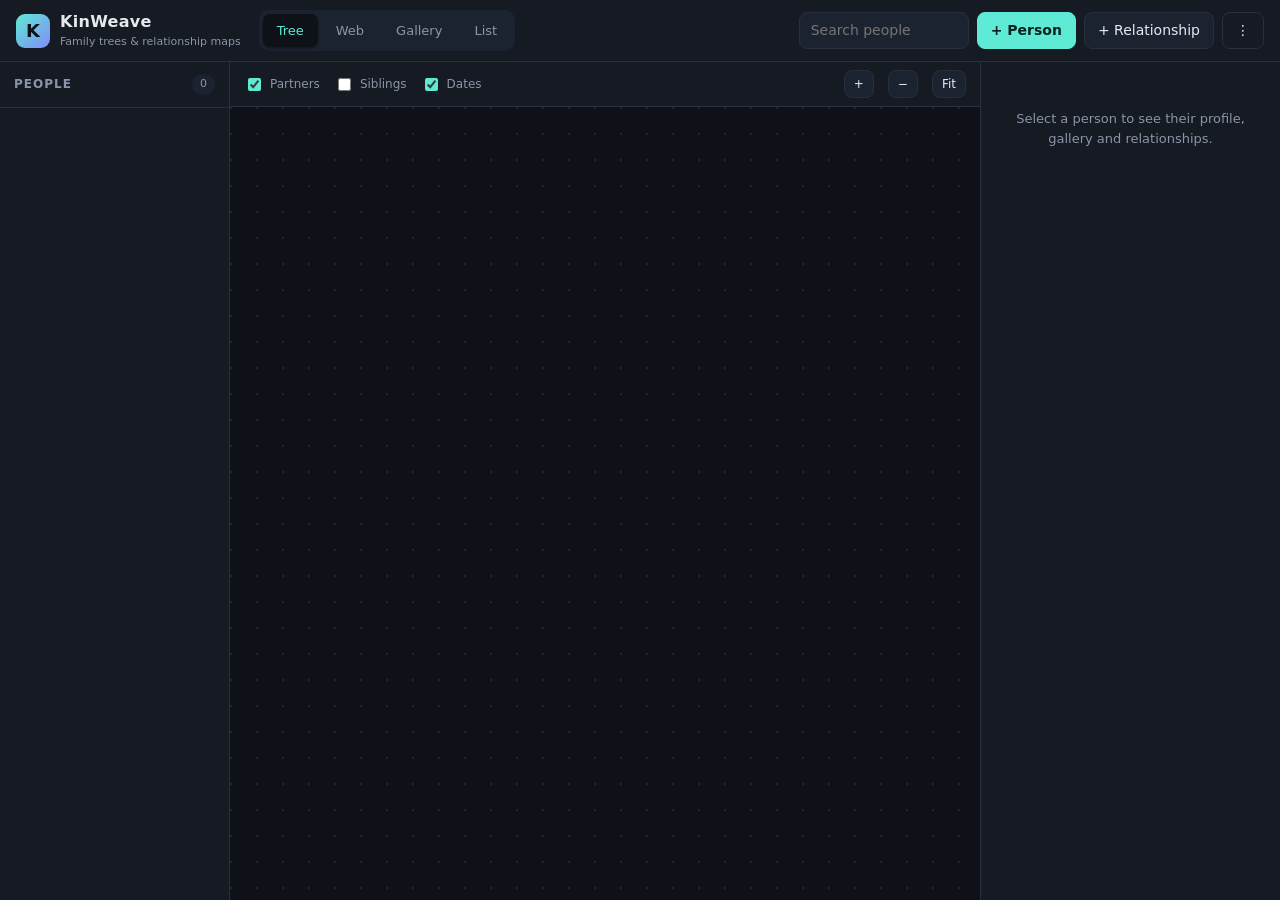
==== index.html @ 623a504f "Add files via upload" ====
<!DOCTYPE html>
<html lang="en">
<head>
<meta charset="utf-8">
<meta name="viewport" content="width=device-width, initial-scale=1, viewport-fit=cover, user-scalable=no">
<title>KinWeave &mdash; Family Tree &amp; Relationship Mapper</title>

<link rel="manifest" href="manifest.webmanifest">
<meta name="theme-color" content="#0e1117">
<meta name="mobile-web-app-capable" content="yes">
<meta name="apple-mobile-web-app-capable" content="yes">
<meta name="apple-mobile-web-app-status-bar-style" content="black-translucent">
<meta name="apple-mobile-web-app-title" content="KinWeave">
<link rel="apple-touch-icon" href="icon-192.png">
<link rel="icon" href="icon.svg" type="image/svg+xml">

<link rel="stylesheet" href="styles.css">
</head>
<body>

<header class="topbar">
  <button class="icon-btn drawer-btn" id="btnDrawerPeople" aria-label="People list">&#9776;</button>

  <div class="brand">
    <span class="brand-mark">K</span>
    <div class="brand-text">
      <h1>KinWeave</h1>
      <p>Family trees &amp; relationship maps</p>
    </div>
  </div>

  <nav class="tabs" id="viewTabs">
    <button class="tab active" data-view="tree"><span class="ti">&#9696;</span><span class="tl">Tree</span></button>
    <button class="tab" data-view="web"><span class="ti">&#9735;</span><span class="tl">Web</span></button>
    <button class="tab" data-view="gallery"><span class="ti">&#9635;</span><span class="tl">Gallery</span></button>
    <button class="tab" data-view="directory"><span class="ti">&#9776;</span><span class="tl">List</span></button>
  </nav>

  <div class="topbar-actions">
    <input type="search" id="searchBox" placeholder="Search people">
    <button class="btn primary" id="btnAddPerson"><span class="wide-only">+ Person</span><span class="narrow-only">+</span></button>
    <button class="btn" id="btnAddLink"><span class="wide-only">+ Relationship</span><span class="narrow-only">&#8651;</span></button>
    <button class="icon-btn drawer-btn" id="btnDrawerDetail" aria-label="Profile panel">&#9432;</button>
    <div class="menu-wrap">
      <button class="btn ghost" id="btnMenu" aria-label="Menu">&#8942;</button>
      <div class="menu" id="dataMenu" hidden>
        <button id="btnInstall" hidden>&#11015; Install app</button>
        <button id="btnExport">Export JSON</button>
        <button id="btnImport">Import JSON</button>
        <button id="btnSample">Load sample data</button>
        <button id="btnClear" class="danger">Clear all data</button>
      </div>
    </div>
    <input type="file" id="importFile" accept="application/json" hidden>
  </div>
</header>

<div class="drawer-scrim" id="drawerScrim" hidden></div>

<main class="layout">

  <aside class="sidebar" id="sidebar">
    <div class="sidebar-head">
      <h2>People</h2>
      <span class="count" id="peopleCount">0</span>
      <button class="icon-btn drawer-close" data-drawer-close="sidebar">&times;</button>
    </div>
    <ul class="people-list" id="peopleList"></ul>
  </aside>

  <section class="stage">

    <!-- TREE VIEW -->
    <div class="view" id="view-tree">
      <div class="stage-toolbar">
        <label class="chk"><input type="checkbox" id="treeShowSpouse" checked> Partners</label>
        <label class="chk"><input type="checkbox" id="treeShowSibling"> Siblings</label>
        <label class="chk"><input type="checkbox" id="treeShowDates" checked> Dates</label>
        <span class="spacer"></span>
        <button class="btn tiny" data-zoom="tree" data-dir="in">+</button>
        <button class="btn tiny" data-zoom="tree" data-dir="out">&minus;</button>
        <button class="btn tiny" data-zoom="tree" data-dir="fit">Fit</button>
      </div>
      <svg id="treeSvg" class="canvas"></svg>
      <p class="empty-hint" id="treeEmpty" hidden>No parent &rarr; child relationships yet. Add people, then link them with a <strong>Parent &rarr; Child</strong> relationship.</p>
    </div>

    <!-- WEB VIEW -->
    <div class="view" id="view-web" hidden>
      <div class="stage-toolbar wrap">
        <div class="type-filters" id="typeFilters"></div>
        <span class="spacer"></span>
        <button class="btn tiny" id="btnReheat">Re-layout</button>
        <button class="btn tiny" data-zoom="web" data-dir="in">+</button>
        <button class="btn tiny" data-zoom="web" data-dir="out">&minus;</button>
        <button class="btn tiny" data-zoom="web" data-dir="fit">Fit</button>
      </div>
      <svg id="webSvg" class="canvas"></svg>
    </div>

    <!-- GALLERY VIEW -->
    <div class="view" id="view-gallery" hidden>
      <div class="stage-toolbar">
        <span class="muted" id="galleryStats"></span>
      </div>
      <div class="gallery-grid" id="galleryGrid"></div>
    </div>

    <!-- DIRECTORY VIEW -->
    <div class="view" id="view-directory" hidden>
      <div class="table-wrap">
        <table class="dir-table">
          <thead>
            <tr>
              <th data-sort="name">Name</th>
              <th data-sort="gender">Gender</th>
              <th data-sort="birth">Born</th>
              <th data-sort="death">Died</th>
              <th data-sort="occupation">Role</th>
              <th data-sort="links">Links</th>
              <th data-sort="photos">Pics</th>
              <th></th>
            </tr>
          </thead>
          <tbody id="dirBody"></tbody>
        </table>
      </div>
    </div>

  </section>

  <aside class="detail" id="detailPanel">
    <button class="icon-btn drawer-close detail-close" data-drawer-close="detailPanel">&times;</button>
    <div class="detail-empty" id="detailEmpty">
      <p>Select a person to see their profile, gallery and relationships.</p>
    </div>
    <div id="detailBody" hidden></div>
  </aside>

</main>

<!-- PERSON MODAL -->
<div class="modal-backdrop" id="personModal" hidden>
  <div class="modal">
    <header>
      <h3 id="personModalTitle">Add person</h3>
      <button class="icon-btn" data-close="personModal">&times;</button>
    </header>
    <div class="modal-body">
      <div class="grid2">
        <label>Full name<input id="pName" type="text" placeholder="e.g. Mara Vendrell"></label>
        <label>Nickname / title<input id="pNick" type="text" placeholder="e.g. The Elder"></label>
        <label>Gender
          <select id="pGender">
            <option value="unspecified">Unspecified</option>
            <option value="female">Female</option>
            <option value="male">Male</option>
            <option value="nonbinary">Non-binary</option>
            <option value="other">Other</option>
          </select>
        </label>
        <label>Role / occupation<input id="pOccupation" type="text" placeholder="e.g. Blacksmith"></label>
        <label>Born<input id="pBirth" type="text" placeholder="Year or free text"></label>
        <label>Died<input id="pDeath" type="text" placeholder="blank if living"></label>
      </div>
      <label>Notes / bio<textarea id="pBio" rows="4" placeholder="Anything worth remembering"></textarea></label>

      <div class="photo-block">
        <div class="photo-block-head">
          <strong>Gallery</strong>
          <label class="btn tiny">
            + Add photos
            <input type="file" id="pPhotos" accept="image/*" multiple hidden>
          </label>
        </div>
        <p class="muted small">Images are downscaled to 640px before saving. Tap a photo to set it as the avatar.</p>
        <div class="photo-strip" id="photoStrip"></div>
      </div>
    </div>
    <footer>
      <button class="btn danger ghost" id="btnDeletePerson">Delete</button>
      <span class="spacer"></span>
      <button class="btn ghost" data-close="personModal">Cancel</button>
      <button class="btn primary" id="btnSavePerson">Save</button>
    </footer>
  </div>
</div>

<!-- LINK MODAL -->
<div class="modal-backdrop" id="linkModal" hidden>
  <div class="modal narrow">
    <header>
      <h3>Add relationship</h3>
      <button class="icon-btn" data-close="linkModal">&times;</button>
    </header>
    <div class="modal-body">
      <label>Type<select id="lType"></select></label>
      <p class="muted small" id="lHint"></p>
      <label><span id="lFromLabel">From</span><select id="lFrom"></select></label>
      <label><span id="lToLabel">To</span><select id="lTo"></select></label>
      <label>Note (optional)<input id="lNote" type="text" placeholder="e.g. estranged since year 12"></label>
    </div>
    <footer>
      <span class="spacer"></span>
      <button class="btn ghost" data-close="linkModal">Cancel</button>
      <button class="btn primary" id="btnSaveLink">Add</button>
    </footer>
  </div>
</div>

<!-- LIGHTBOX -->
<div class="lightbox" id="lightbox" hidden>
  <button class="lb-close" id="lbClose">&times;</button>
  <button class="lb-nav prev" id="lbPrev">&#8249;</button>
  <img id="lbImg" alt="">
  <button class="lb-nav next" id="lbNext">&#8250;</button>
  <div class="lb-caption" id="lbCaption"></div>
</div>

<div class="toast" id="toast" hidden></div>

<script src="app.js"></script>
<script src="mobile.js"></script>
</body>
</html>
---- styles.css ----
:root{
  --bg:#0e1117;
  --bg2:#151a23;
  --bg3:#1c2330;
  --line:#28303d;
  --txt:#e6e9ef;
  --muted:#8b95a7;
  --accent:#5eead4;
  --accent2:#818cf8;
  --danger:#f87171;
  --radius:10px;
  --topbar-h:62px;
  --bottomnav-h:0px;
}

*{box-sizing:border-box;-webkit-tap-highlight-color:transparent}
html,body{height:100%}
body{
  margin:0;
  background:var(--bg);
  color:var(--txt);
  font:14px/1.5 "Segoe UI",system-ui,-apple-system,sans-serif;
  overflow:hidden;
  overscroll-behavior:none;
}
h1,h2,h3{margin:0;font-weight:600}
button{font:inherit;cursor:pointer}
input,select,textarea{font:inherit}

.wide-only{display:inline}
.narrow-only{display:none}
.drawer-btn{display:none}
.drawer-close{display:none}

/* ---------- TOPBAR ---------- */
.topbar{
  display:flex;align-items:center;gap:18px;
  padding:10px 16px;
  padding-top:calc(10px + env(safe-area-inset-top));
  background:var(--bg2);
  border-bottom:1px solid var(--line);
  height:calc(var(--topbar-h) + env(safe-area-inset-top));
}
.brand{display:flex;align-items:center;gap:10px;min-width:190px}
.brand-mark{
  width:34px;height:34px;display:grid;place-items:center;
  background:linear-gradient(135deg,var(--accent),var(--accent2));
  color:#0e1117;font-size:18px;border-radius:9px;font-weight:700;
}
.brand h1{font-size:16px;letter-spacing:.3px}
.brand p{margin:0;font-size:11px;color:var(--muted)}

.tabs{display:flex;gap:4px;background:var(--bg3);padding:4px;border-radius:var(--radius)}
.tab{
  background:transparent;border:0;color:var(--muted);
  padding:7px 14px;border-radius:7px;font-size:13px;
  display:flex;align-items:center;gap:6px;
}
.tab .ti{display:none}
.tab:hover{color:var(--txt)}
.tab.active{background:var(--bg);color:var(--accent);box-shadow:0 1px 3px rgba(0,0,0,.4)}

.topbar-actions{margin-left:auto;display:flex;align-items:center;gap:8px}
#searchBox{
  background:var(--bg3);border:1px solid var(--line);color:var(--txt);
  padding:7px 11px;border-radius:8px;width:170px;outline:none;
}
#searchBox:focus{border-color:var(--accent2)}

.btn{
  background:var(--bg3);border:1px solid var(--line);color:var(--txt);
  padding:7px 13px;border-radius:8px;white-space:nowrap;
}
.btn:hover{border-color:var(--accent2)}
.btn.primary{background:var(--accent);border-color:var(--accent);color:#07231f;font-weight:600}
.btn.primary:hover{filter:brightness(1.08)}
.btn.ghost{background:transparent}
.btn.danger{color:var(--danger);border-color:#4a2626}
.btn.danger:hover{background:#2a1618}
.btn.tiny{padding:4px 9px;font-size:12px}
.icon-btn{background:none;border:0;color:var(--muted);font-size:18px;padding:2px 6px}
.icon-btn:hover{color:var(--txt)}

.menu-wrap{position:relative}
.menu{
  position:absolute;right:0;top:110%;z-index:60;
  background:var(--bg3);border:1px solid var(--line);border-radius:9px;
  padding:5px;min-width:190px;box-shadow:0 10px 30px rgba(0,0,0,.5);
}
.menu button{
  display:block;width:100%;text-align:left;background:none;border:0;
  color:var(--txt);padding:10px;border-radius:6px;font-size:13px;
}
.menu button:hover{background:var(--bg)}
.menu button.danger{color:var(--danger)}

/* ---------- LAYOUT ---------- */
.layout{
  display:grid;
  grid-template-columns:230px 1fr 300px;
  height:calc(100% - var(--topbar-h) - env(safe-area-inset-top));
}
.sidebar,.detail{background:var(--bg2);overflow-y:auto;-webkit-overflow-scrolling:touch}
.sidebar{border-right:1px solid var(--line)}
.detail{border-left:1px solid var(--line);padding:14px;position:relative}
.stage{position:relative;overflow:hidden;display:flex;flex-direction:column;min-width:0}

.sidebar-head{
  display:flex;align-items:center;gap:8px;
  padding:12px 14px;border-bottom:1px solid var(--line);
  position:sticky;top:0;background:var(--bg2);z-index:5;
}
.sidebar-head h2{font-size:12px;text-transform:uppercase;letter-spacing:1px;color:var(--muted);flex:1}
.count{background:var(--bg3);padding:2px 8px;border-radius:20px;font-size:11px;color:var(--muted)}

.people-list{list-style:none;margin:0;padding:6px}
.people-list li{
  display:flex;align-items:center;gap:9px;
  padding:9px;border-radius:8px;cursor:pointer;
}
.people-list li:hover{background:var(--bg3)}
.people-list li.sel{background:var(--bg3);box-shadow:inset 2px 0 0 var(--accent)}
.people-list li.dim{opacity:.3}
.pl-name{font-size:13px;overflow:hidden;text-overflow:ellipsis;white-space:nowrap}
.pl-sub{font-size:11px;color:var(--muted)}

.avatar{
  width:30px;height:30px;border-radius:50%;flex:none;
  background:var(--bg);display:grid;place-items:center;
  font-size:11px;font-weight:700;color:#0e1117;overflow:hidden;
}
.avatar img{width:100%;height:100%;object-fit:cover}

/* ---------- DRAWER SCRIM ---------- */
.drawer-scrim{
  position:fixed;inset:0;z-index:40;
  background:rgba(5,8,13,.6);backdrop-filter:blur(2px);
}
.drawer-scrim[hidden]{display:none}

/* ---------- STAGE ---------- */
.view{flex:1;display:flex;flex-direction:column;min-height:0}
.view[hidden]{display:none}
.stage-toolbar{
  display:flex;align-items:center;gap:14px;
  padding:8px 14px;border-bottom:1px solid var(--line);
  background:var(--bg2);flex:none;
  overflow-x:auto;scrollbar-width:thin;
}
.stage-toolbar.wrap{flex-wrap:wrap;overflow-x:visible}
.spacer{flex:1;min-width:8px}
.chk{display:flex;align-items:center;gap:6px;font-size:12px;color:var(--muted);cursor:pointer;white-space:nowrap}
.chk input{accent-color:var(--accent)}
.muted{color:var(--muted)}
.small{font-size:12px}

.canvas{
  flex:1;width:100%;display:block;cursor:grab;
  touch-action:none;
  background:radial-gradient(circle at 1px 1px, #1f2735 1px, transparent 0) 0 0/26px 26px;
}
.canvas.dragging{cursor:grabbing}

.empty-hint{
  position:absolute;top:50%;left:50%;transform:translate(-50%,-50%);
  color:var(--muted);text-align:center;max-width:340px;font-size:13px;padding:0 20px;
}

.type-filters{display:flex;flex-wrap:wrap;gap:6px}
.tf{
  display:flex;align-items:center;gap:6px;
  background:var(--bg3);border:1px solid var(--line);
  padding:4px 10px;border-radius:20px;font-size:12px;color:var(--muted);
}
.tf.on{color:var(--txt)}
.tf .dot{width:9px;height:9px;border-radius:50%;flex:none}
.tf.off .dot{opacity:.25}

/* ---------- GALLERY ---------- */
.gallery-grid{
  flex:1;overflow-y:auto;padding:16px;
  display:grid;gap:14px;
  grid-template-columns:repeat(auto-fill,minmax(180px,1fr));
  align-content:start;
}
.gcard{
  background:var(--bg2);border:1px solid var(--line);border-radius:var(--radius);
  overflow:hidden;cursor:pointer;transition:transform .12s,border-color .12s;
}
.gcard:hover{transform:translateY(-2px);border-color:var(--accent2)}
.gcard-img{aspect-ratio:1;background:var(--bg3);position:relative}
.gcard-img img{width:100%;height:100%;object-fit:cover;display:block}
.gcard-img .ph{width:100%;height:100%;display:grid;place-items:center;color:var(--muted);font-size:30px}
.gcard-badge{
  position:absolute;right:7px;bottom:7px;
  background:rgba(0,0,0,.72);padding:2px 8px;border-radius:20px;font-size:11px;
}
.gcard-body{padding:9px 11px}
.gcard-body strong{display:block;font-size:13px}
.gcard-body span{font-size:11px;color:var(--muted)}

/* ---------- DIRECTORY ---------- */
.table-wrap{flex:1;overflow:auto;-webkit-overflow-scrolling:touch}
.dir-table{width:100%;border-collapse:collapse;font-size:13px;min-width:560px}
.dir-table th,.dir-table td{padding:10px 12px;text-align:left;border-bottom:1px solid var(--line)}
.dir-table th{
  position:sticky;top:0;background:var(--bg2);color:var(--muted);
  font-size:11px;text-transform:uppercase;letter-spacing:.6px;cursor:pointer;z-index:3;
  white-space:nowrap;
}
.dir-table th:hover{color:var(--txt)}
.dir-table tbody tr:hover{background:var(--bg2)}

/* ---------- DETAIL ---------- */
.detail-empty{color:var(--muted);font-size:13px;padding:20px 4px;text-align:center}
.detail-close{position:absolute;top:8px;right:10px;font-size:24px;z-index:6}
.d-head{display:flex;gap:12px;align-items:center;margin-bottom:12px}
.d-head .avatar{width:52px;height:52px;font-size:17px}
.d-head h3{font-size:16px}
.d-head .sub{font-size:12px;color:var(--muted)}
.d-actions{display:flex;gap:6px;margin-bottom:14px;flex-wrap:wrap}
.d-section{margin-bottom:16px}
.d-section h4{
  font-size:11px;text-transform:uppercase;letter-spacing:.8px;
  color:var(--muted);margin:0 0 7px;
}
.d-facts{display:grid;grid-template-columns:auto 1fr;gap:4px 10px;font-size:12.5px}
.d-facts dt{color:var(--muted)}
.d-facts dd{margin:0}
.d-bio{font-size:12.5px;white-space:pre-wrap;color:#cfd5e0}
.rel-group{margin-bottom:9px}
.rel-label{display:flex;align-items:center;gap:6px;font-size:11.5px;color:var(--muted);margin-bottom:3px}
.rel-label .dot{width:8px;height:8px;border-radius:50%}
.rel-item{
  display:flex;align-items:center;justify-content:space-between;gap:6px;
  padding:6px 7px;border-radius:6px;font-size:12.5px;
}
.rel-item:hover{background:var(--bg3)}
.rel-item .nm{cursor:pointer}
.rel-item .nm:hover{color:var(--accent)}
.rel-item .note{color:var(--muted);font-size:11px}
.rel-item .x{background:none;border:0;color:var(--muted);font-size:16px;padding:0 6px}
.rel-item .x:hover{color:var(--danger)}
.d-photos{display:grid;grid-template-columns:repeat(3,1fr);gap:5px}
.d-photos img{width:100%;aspect-ratio:1;object-fit:cover;border-radius:6px;cursor:pointer}

/* ---------- MODALS ---------- */
.modal-backdrop{
  position:fixed;inset:0;z-index:100;
  background:rgba(5,8,13,.72);backdrop-filter:blur(3px);
  display:grid;place-items:center;padding:20px;
}
.modal-backdrop[hidden]{display:none}
.modal{
  background:var(--bg2);border:1px solid var(--line);border-radius:14px;
  width:min(620px,100%);max-height:88vh;display:flex;flex-direction:column;
  box-shadow:0 24px 70px rgba(0,0,0,.6);
}
.modal.narrow{width:min(430px,100%)}
.modal header{
  display:flex;align-items:center;justify-content:space-between;
  padding:14px 18px;border-bottom:1px solid var(--line);flex:none;
}
.modal header h3{font-size:15px}
.modal-body{padding:16px 18px;overflow-y:auto;-webkit-overflow-scrolling:touch}
.modal footer{
  display:flex;align-items:center;gap:8px;
  padding:12px 18px;border-top:1px solid var(--line);flex:none;
}
.modal label{display:block;margin-bottom:12px;font-size:12px;color:var(--muted)}
.modal label input,.modal label select,.modal label textarea{
  display:block;width:100%;margin-top:4px;
  background:var(--bg);border:1px solid var(--line);color:var(--txt);
  padding:10px;border-radius:8px;outline:none;resize:vertical;font-size:16px;
}
.modal label input:focus,.modal label select:focus,.modal label textarea:focus{border-color:var(--accent2)}
.grid2{display:grid;grid-template-columns:1fr 1fr;gap:0 14px}

.photo-block{border-top:1px solid var(--line);padding-top:12px;margin-top:4px}
.photo-block-head{display:flex;align-items:center;justify-content:space-between;margin-bottom:4px}
.photo-strip{display:flex;flex-wrap:wrap;gap:8px;margin-top:10px}
.ps-item{position:relative;width:74px;height:74px;border-radius:8px;overflow:hidden;border:2px solid transparent}
.ps-item.is-avatar{border-color:var(--accent)}
.ps-item img{width:100%;height:100%;object-fit:cover;cursor:pointer;display:block}
.ps-item button{
  position:absolute;top:2px;right:2px;width:22px;height:22px;
  background:rgba(0,0,0,.72);border:0;color:#fff;border-radius:50%;
  font-size:13px;line-height:1;display:grid;place-items:center;
}
.ps-item button:hover{background:var(--danger)}

/* ---------- LIGHTBOX ---------- */
.lightbox{
  position:fixed;inset:0;z-index:200;background:rgba(3,5,9,.94);
  display:grid;place-items:center;
}
.lightbox[hidden]{display:none}
.lightbox img{max-width:92vw;max-height:76vh;border-radius:10px}
.lb-close{
  position:absolute;top:calc(16px + env(safe-area-inset-top));right:20px;
  background:none;border:0;color:#fff;font-size:32px;opacity:.75;
}
.lb-close:hover{opacity:1}
.lb-nav{
  position:absolute;top:50%;transform:translateY(-50%);
  background:rgba(255,255,255,.08);border:0;color:#fff;
  width:48px;height:48px;border-radius:50%;font-size:22px;
}
.lb-nav:hover{background:rgba(255,255,255,.18)}
.lb-nav.prev{left:16px}
.lb-nav.next{right:16px}
.lb-caption{position:absolute;bottom:calc(22px + env(safe-area-inset-bottom));color:var(--muted);font-size:13px}

/* ---------- TOAST ---------- */
.toast{
  position:fixed;left:50%;transform:translateX(-50%);
  bottom:calc(22px + var(--bottomnav-h) + env(safe-area-inset-bottom));
  background:var(--bg3);border:1px solid var(--line);
  padding:11px 18px;border-radius:24px;z-index:300;font-size:13px;
  box-shadow:0 8px 26px rgba(0,0,0,.5);max-width:88vw;text-align:center;
}
.toast[hidden]{display:none}

/* ---------- SVG NODES ---------- */
.node{cursor:pointer}
.node rect,.node circle{transition:stroke .12s}
.node:hover rect,.node:hover circle{stroke:var(--accent)}
.node.sel rect,.node.sel circle{stroke:var(--accent);stroke-width:2.5}
.node.dim{opacity:.22}
.node text{pointer-events:none;font-size:12px;fill:var(--txt)}
.node text.meta{font-size:10px;fill:var(--muted)}
.edge{fill:none;stroke-linecap:round}
.edge.dim{opacity:.07}
.edge-label{font-size:9.5px;fill:var(--muted);pointer-events:none}

/* =======================================================================
   TABLET
   ======================================================================= */
@media (max-width:1100px){
  .layout{grid-template-columns:200px 1fr}
  .detail{
    position:fixed;top:0;right:0;bottom:0;width:min(330px,88vw);
    z-index:50;transform:translateX(100%);transition:transform .22s ease;
    padding-top:calc(14px + env(safe-area-inset-top));
    box-shadow:-12px 0 36px rgba(0,0,0,.5);
  }
  .detail.open{transform:translateX(0)}
  .detail .drawer-close{display:block}
  #btnDrawerDetail{display:block}
  .brand p{display:none}
}

/* =======================================================================
   PHONE
   ======================================================================= */
@media (max-width:760px){
  :root{--topbar-h:56px;--bottomnav-h:58px}

  .wide-only{display:none}
  .narrow-only{display:inline}
  .drawer-btn{display:block;font-size:22px;padding:4px 8px}

  .topbar{gap:8px;padding-left:10px;padding-right:10px}
  .brand{min-width:0}
  .brand-text{display:none}
  .topbar-actions{gap:4px}
  #searchBox{width:0;flex:1;min-width:0;padding:8px 10px;font-size:16px}

  /* tabs become a bottom nav bar */
  .tabs{
    position:fixed;left:0;right:0;bottom:0;z-index:45;
    display:flex;gap:0;padding:0;border-radius:0;
    background:var(--bg2);border-top:1px solid var(--line);
    padding-bottom:env(safe-area-inset-bottom);
    height:calc(var(--bottomnav-h) + env(safe-area-inset-bottom));
  }
  .tab{
    flex:1;flex-direction:column;gap:2px;justify-content:center;
    border-radius:0;padding:6px 0;font-size:10.5px;
  }
  .tab .ti{display:block;font-size:17px;line-height:1}
  .tab.active{background:transparent;box-shadow:inset 0 2px 0 var(--accent)}

  .layout{
    grid-template-columns:1fr;
    height:calc(100% - var(--topbar-h) - var(--bottomnav-h)
           - env(safe-area-inset-top) - env(safe-area-inset-bottom));
  }

  .sidebar{
    position:fixed;top:0;left:0;bottom:0;width:min(290px,84vw);
    z-index:50;transform:translateX(-100%);transition:transform .22s ease;
    border-right:1px solid var(--line);
    box-shadow:12px 0 36px rgba(0,0,0,.5);
  }
  .sidebar.open{transform:translateX(0)}
  .sidebar-head{padding-top:calc(12px + env(safe-area-inset-top))}
  .sidebar .drawer-close{display:block;font-size:24px}
  .people-list li{padding:11px 9px}
  .pl-name{font-size:14px}

  .detail{width:min(330px,90vw)}

  .stage-toolbar{padding:7px 10px;gap:10px}
  .gallery-grid{
    padding:12px;gap:10px;
    grid-template-columns:repeat(auto-fill,minmax(140px,1fr));
  }

  /* full-screen modals */
  .modal-backdrop{padding:0;place-items:stretch}
  .modal,.modal.narrow{
    width:100%;max-height:100%;border-radius:0;border:0;
  }
  .modal header{padding-top:calc(14px + env(safe-area-inset-top))}
  .modal footer{padding-bottom:calc(12px + env(safe-area-inset-bottom))}
  .grid2{grid-template-columns:1fr}

  .empty-hint{font-size:14px}
  .lb-nav{width:42px;height:42px}
}

@media (max-width:380px){
  #searchBox{display:none}
}
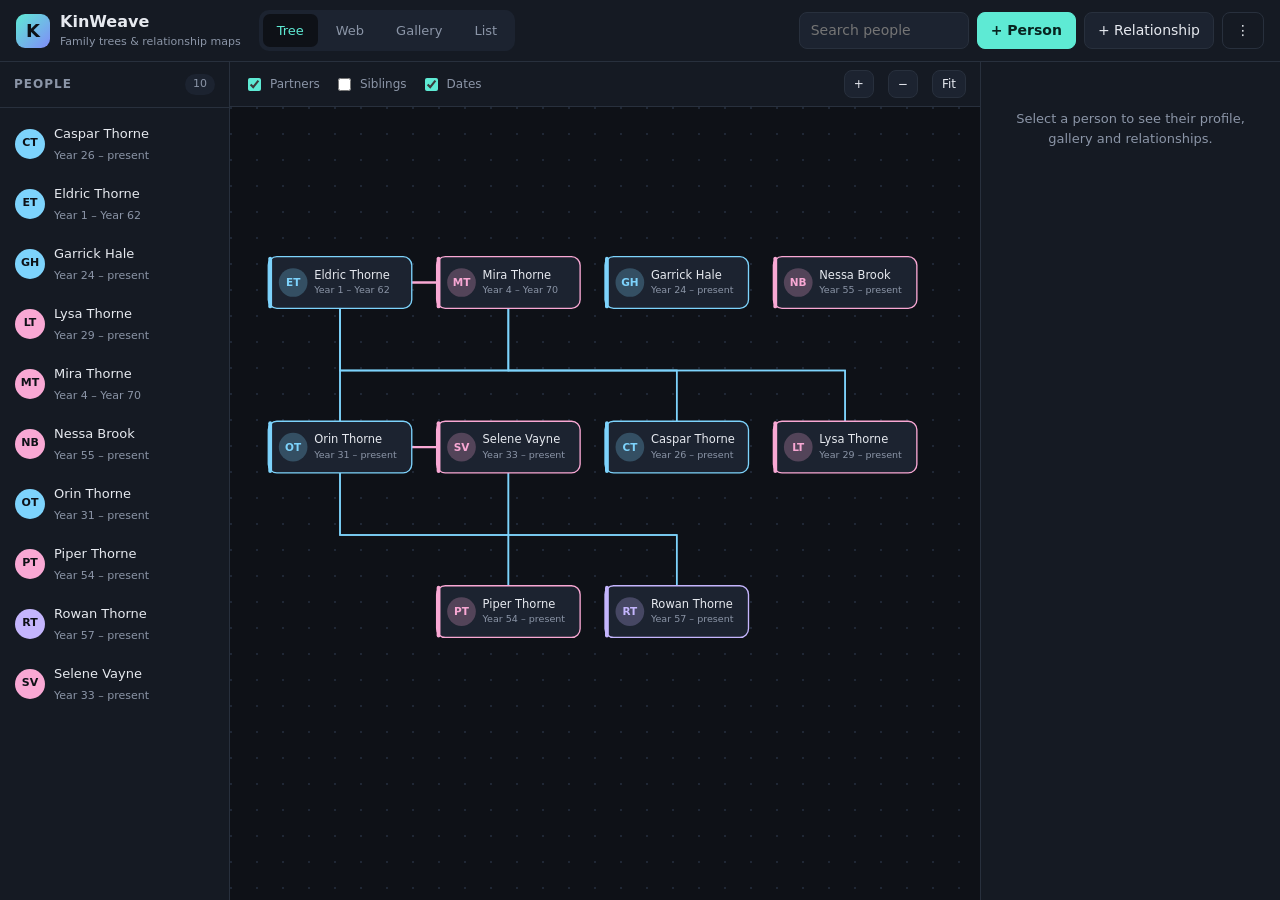
==== commit 34d4babf: "Add files via upload" ====
--- a/index.html
+++ b/index.html
@@ -3,46 +3,392 @@
 <head>
 <meta charset="utf-8">
 <meta name="viewport" content="width=device-width, initial-scale=1, viewport-fit=cover, user-scalable=no">
-<title>KinWeave &mdash; Family Tree &amp; Relationship Mapper</title>
+<title>KinWeave</title>
 
 <link rel="manifest" href="manifest.webmanifest">
 <meta name="theme-color" content="#0e1117">
 <meta name="mobile-web-app-capable" content="yes">
 <meta name="apple-mobile-web-app-capable" content="yes">
-<meta name="apple-mobile-web-app-status-bar-style" content="black-translucent">
 <meta name="apple-mobile-web-app-title" content="KinWeave">
 <link rel="apple-touch-icon" href="icon-192.png">
 <link rel="icon" href="icon.svg" type="image/svg+xml">
 
-<link rel="stylesheet" href="styles.css">
+<script>
+/* ======================================================================
+   SELF-HEAL: kill any service worker / cache left over from a previous
+   broken upload. This runs before anything else.
+   ====================================================================== */
+(function () {
+  try {
+    if ('serviceWorker' in navigator) {
+      navigator.serviceWorker.getRegistrations()
+        .then(function (rs) { rs.forEach(function (r) { r.unregister(); }); })
+        .catch(function () {});
+    }
+    if (window.caches && caches.keys) {
+      caches.keys()
+        .then(function (ks) { ks.forEach(function (k) { caches.delete(k); }); })
+        .catch(function () {});
+    }
+  } catch (e) {}
+})();
+
+/* ======================================================================
+   CRASH OVERLAY: catches errors from the very first line onward.
+   ====================================================================== */
+(function () {
+  var seen = [];
+
+  function paint() {
+    var box = document.getElementById('crashBox');
+    if (!box || !seen.length) return;
+    document.getElementById('crashList').innerHTML = seen.map(function (e) {
+      return '<p class="err"><b>' + e.t + '</b>\n' + e.d + '</p>';
+    }).join('');
+    box.hidden = false;
+  }
+
+  function show(title, detail) {
+    seen.push({ t: title, d: detail });
+    if (document.getElementById('crashBox')) paint();
+    else document.addEventListener('DOMContentLoaded', paint);
+  }
+
+  window.addEventListener('error', function (e) {
+    if (e.target && e.target !== window && e.target.tagName) {
+      show('Failed to load ' + e.target.tagName.toLowerCase(),
+           (e.target.src || e.target.href || '(unknown url)'));
+      return;
+    }
+    show(e.message || 'Script error',
+         (e.filename || '?') + '  line ' + (e.lineno || '?'));
+  }, true);
+
+  window.addEventListener('unhandledrejection', function (e) {
+    show('Unhandled promise rejection',
+         String((e.reason && (e.reason.stack || e.reason.message)) || e.reason));
+  });
+
+  window.addEventListener('load', function () {
+    setTimeout(function () {
+      var list = document.getElementById('peopleList');
+      if (list && list.children.length === 0 && !seen.length) {
+        show('Scripts ran but drew nothing',
+             'No error was thrown but the people list is empty.');
+      }
+    }, 1500);
+  });
+})();
+</script>
+
+<style>
+:root{
+  --bg:#0e1117; --bg2:#151a23; --bg3:#1c2330; --line:#28303d;
+  --txt:#e6e9ef; --muted:#8b95a7; --accent:#5eead4; --accent2:#818cf8;
+  --danger:#f87171; --radius:10px; --topbar-h:62px; --bottomnav-h:0px;
+}
+*{box-sizing:border-box;-webkit-tap-highlight-color:transparent}
+html,body{height:100%}
+body{margin:0;background:var(--bg);color:var(--txt);
+  font:14px/1.5 "Segoe UI",system-ui,-apple-system,sans-serif;
+  overflow:hidden;overscroll-behavior:none}
+h1,h2,h3{margin:0;font-weight:600}
+button{font:inherit;cursor:pointer}
+input,select,textarea{font:inherit}
+
+.wide-only{display:inline}
+.narrow-only{display:none}
+.drawer-btn{display:none}
+.drawer-close{display:none}
+
+.topbar{display:flex;align-items:center;gap:18px;padding:10px 16px;
+  padding-top:calc(10px + env(safe-area-inset-top));
+  background:var(--bg2);border-bottom:1px solid var(--line);
+  height:calc(var(--topbar-h) + env(safe-area-inset-top))}
+.brand{display:flex;align-items:center;gap:10px;min-width:190px}
+.brand-mark{width:34px;height:34px;display:grid;place-items:center;
+  background:linear-gradient(135deg,var(--accent),var(--accent2));
+  color:#0e1117;font-size:18px;border-radius:9px;font-weight:700}
+.brand h1{font-size:16px}
+.brand p{margin:0;font-size:11px;color:var(--muted)}
+
+.tabs{display:flex;gap:4px;background:var(--bg3);padding:4px;border-radius:var(--radius)}
+.tab{background:transparent;border:0;color:var(--muted);padding:7px 14px;
+  border-radius:7px;font-size:13px;display:flex;align-items:center;gap:6px}
+.tab .ti{display:none}
+.tab.active{background:var(--bg);color:var(--accent)}
+
+.topbar-actions{margin-left:auto;display:flex;align-items:center;gap:8px}
+#searchBox{background:var(--bg3);border:1px solid var(--line);color:var(--txt);
+  padding:7px 11px;border-radius:8px;width:170px;outline:none}
+#searchBox:focus{border-color:var(--accent2)}
+
+.btn{background:var(--bg3);border:1px solid var(--line);color:var(--txt);
+  padding:7px 13px;border-radius:8px;white-space:nowrap}
+.btn:hover{border-color:var(--accent2)}
+.btn.primary{background:var(--accent);border-color:var(--accent);color:#07231f;font-weight:600}
+.btn.ghost{background:transparent}
+.btn.danger{color:var(--danger);border-color:#4a2626}
+.btn.tiny{padding:4px 9px;font-size:12px}
+.icon-btn{background:none;border:0;color:var(--muted);font-size:18px;padding:2px 6px}
+.icon-btn:hover{color:var(--txt)}
+
+.menu-wrap{position:relative}
+.menu{position:absolute;right:0;top:110%;z-index:60;background:var(--bg3);
+  border:1px solid var(--line);border-radius:9px;padding:5px;min-width:190px;
+  box-shadow:0 10px 30px rgba(0,0,0,.5)}
+.menu button{display:block;width:100%;text-align:left;background:none;border:0;
+  color:var(--txt);padding:10px;border-radius:6px;font-size:13px}
+.menu button:hover{background:var(--bg)}
+.menu button.danger{color:var(--danger)}
+
+.layout{display:grid;grid-template-columns:230px 1fr 300px;
+  height:calc(100% - var(--topbar-h) - env(safe-area-inset-top))}
+.sidebar,.detail{background:var(--bg2);overflow-y:auto;-webkit-overflow-scrolling:touch}
+.sidebar{border-right:1px solid var(--line)}
+.detail{border-left:1px solid var(--line);padding:14px;position:relative}
+.stage{position:relative;overflow:hidden;display:flex;flex-direction:column;min-width:0}
+
+.sidebar-head{display:flex;align-items:center;gap:8px;padding:12px 14px;
+  border-bottom:1px solid var(--line);position:sticky;top:0;background:var(--bg2);z-index:5}
+.sidebar-head h2{font-size:12px;text-transform:uppercase;letter-spacing:1px;color:var(--muted);flex:1}
+.count{background:var(--bg3);padding:2px 8px;border-radius:20px;font-size:11px;color:var(--muted)}
+
+.people-list{list-style:none;margin:0;padding:6px}
+.people-list li{display:flex;align-items:center;gap:9px;padding:9px;border-radius:8px;cursor:pointer}
+.people-list li:hover{background:var(--bg3)}
+.people-list li.sel{background:var(--bg3);box-shadow:inset 2px 0 0 var(--accent)}
+.people-list li.dim{opacity:.3}
+.pl-name{font-size:13px;overflow:hidden;text-overflow:ellipsis;white-space:nowrap}
+.pl-sub{font-size:11px;color:var(--muted)}
+
+.avatar{width:30px;height:30px;border-radius:50%;flex:none;background:var(--bg);
+  display:grid;place-items:center;font-size:11px;font-weight:700;color:#0e1117;overflow:hidden}
+.avatar img{width:100%;height:100%;object-fit:cover}
+
+.drawer-scrim{position:fixed;inset:0;z-index:40;background:rgba(5,8,13,.6)}
+.drawer-scrim[hidden]{display:none}
+
+.view{flex:1;display:flex;flex-direction:column;min-height:0}
+.view[hidden]{display:none}
+.stage-toolbar{display:flex;align-items:center;gap:14px;padding:8px 14px;
+  border-bottom:1px solid var(--line);background:var(--bg2);flex:none;overflow-x:auto}
+.stage-toolbar.wrap{flex-wrap:wrap;overflow-x:visible}
+.spacer{flex:1;min-width:8px}
+.chk{display:flex;align-items:center;gap:6px;font-size:12px;color:var(--muted);white-space:nowrap}
+.chk input{accent-color:var(--accent)}
+.muted{color:var(--muted)}
+.small{font-size:12px}
+
+.canvas{flex:1;width:100%;display:block;cursor:grab;touch-action:none;
+  background:radial-gradient(circle at 1px 1px,#1f2735 1px,transparent 0) 0 0/26px 26px}
+.canvas.dragging{cursor:grabbing}
+
+.empty-hint{position:absolute;top:50%;left:50%;transform:translate(-50%,-50%);
+  color:var(--muted);text-align:center;max-width:340px;font-size:13px;padding:0 20px}
+
+.type-filters{display:flex;flex-wrap:wrap;gap:6px}
+.tf{display:flex;align-items:center;gap:6px;background:var(--bg3);
+  border:1px solid var(--line);padding:4px 10px;border-radius:20px;
+  font-size:12px;color:var(--muted)}
+.tf.on{color:var(--txt)}
+.tf .dot{width:9px;height:9px;border-radius:50%;flex:none}
+.tf.off .dot{opacity:.25}
+
+.gallery-grid{flex:1;overflow-y:auto;padding:16px;display:grid;gap:14px;
+  grid-template-columns:repeat(auto-fill,minmax(180px,1fr));align-content:start}
+.gcard{background:var(--bg2);border:1px solid var(--line);border-radius:var(--radius);
+  overflow:hidden;cursor:pointer}
+.gcard:hover{border-color:var(--accent2)}
+.gcard-img{aspect-ratio:1;background:var(--bg3);position:relative}
+.gcard-img img{width:100%;height:100%;object-fit:cover;display:block}
+.gcard-img .ph{width:100%;height:100%;display:grid;place-items:center;color:var(--muted);font-size:30px}
+.gcard-badge{position:absolute;right:7px;bottom:7px;background:rgba(0,0,0,.72);
+  padding:2px 8px;border-radius:20px;font-size:11px}
+.gcard-body{padding:9px 11px}
+.gcard-body strong{display:block;font-size:13px}
+.gcard-body span{font-size:11px;color:var(--muted)}
+
+.table-wrap{flex:1;overflow:auto}
+.dir-table{width:100%;border-collapse:collapse;font-size:13px;min-width:560px}
+.dir-table th,.dir-table td{padding:10px 12px;text-align:left;border-bottom:1px solid var(--line)}
+.dir-table th{position:sticky;top:0;background:var(--bg2);color:var(--muted);
+  font-size:11px;text-transform:uppercase;cursor:pointer;z-index:3;white-space:nowrap}
+.dir-table tbody tr:hover{background:var(--bg2)}
+
+.detail-empty{color:var(--muted);font-size:13px;padding:20px 4px;text-align:center}
+.detail-close{position:absolute;top:8px;right:10px;font-size:24px;z-index:6}
+.d-head{display:flex;gap:12px;align-items:center;margin-bottom:12px}
+.d-head .avatar{width:52px;height:52px;font-size:17px}
+.d-head h3{font-size:16px}
+.d-head .sub{font-size:12px;color:var(--muted)}
+.d-actions{display:flex;gap:6px;margin-bottom:14px;flex-wrap:wrap}
+.d-section{margin-bottom:16px}
+.d-section h4{font-size:11px;text-transform:uppercase;letter-spacing:.8px;
+  color:var(--muted);margin:0 0 7px}
+.d-facts{display:grid;grid-template-columns:auto 1fr;gap:4px 10px;font-size:12.5px}
+.d-facts dt{color:var(--muted)}
+.d-facts dd{margin:0}
+.d-bio{font-size:12.5px;white-space:pre-wrap;color:#cfd5e0}
+.rel-group{margin-bottom:9px}
+.rel-label{display:flex;align-items:center;gap:6px;font-size:11.5px;color:var(--muted);margin-bottom:3px}
+.rel-label .dot{width:8px;height:8px;border-radius:50%}
+.rel-item{display:flex;align-items:center;justify-content:space-between;gap:6px;
+  padding:6px 7px;border-radius:6px;font-size:12.5px}
+.rel-item:hover{background:var(--bg3)}
+.rel-item .nm{cursor:pointer}
+.rel-item .nm:hover{color:var(--accent)}
+.rel-item .note{color:var(--muted);font-size:11px}
+.rel-item .x{background:none;border:0;color:var(--muted);font-size:16px;padding:0 6px}
+.rel-item .x:hover{color:var(--danger)}
+.d-photos{display:grid;grid-template-columns:repeat(3,1fr);gap:5px}
+.d-photos img{width:100%;aspect-ratio:1;object-fit:cover;border-radius:6px;cursor:pointer}
+
+.modal-backdrop{position:fixed;inset:0;z-index:100;background:rgba(5,8,13,.72);
+  display:grid;place-items:center;padding:20px}
+.modal-backdrop[hidden]{display:none}
+.modal{background:var(--bg2);border:1px solid var(--line);border-radius:14px;
+  width:min(620px,100%);max-height:88vh;display:flex;flex-direction:column}
+.modal.narrow{width:min(430px,100%)}
+.modal header{display:flex;align-items:center;justify-content:space-between;
+  padding:14px 18px;border-bottom:1px solid var(--line);flex:none}
+.modal header h3{font-size:15px}
+.modal-body{padding:16px 18px;overflow-y:auto}
+.modal footer{display:flex;align-items:center;gap:8px;padding:12px 18px;
+  border-top:1px solid var(--line);flex:none}
+.modal label{display:block;margin-bottom:12px;font-size:12px;color:var(--muted)}
+.modal label input,.modal label select,.modal label textarea{display:block;width:100%;
+  margin-top:4px;background:var(--bg);border:1px solid var(--line);color:var(--txt);
+  padding:10px;border-radius:8px;outline:none;resize:vertical;font-size:16px}
+.modal label input:focus,.modal label select:focus,.modal label textarea:focus{border-color:var(--accent2)}
+.grid2{display:grid;grid-template-columns:1fr 1fr;gap:0 14px}
+
+.photo-block{border-top:1px solid var(--line);padding-top:12px;margin-top:4px}
+.photo-block-head{display:flex;align-items:center;justify-content:space-between;margin-bottom:4px}
+.photo-strip{display:flex;flex-wrap:wrap;gap:8px;margin-top:10px}
+.ps-item{position:relative;width:74px;height:74px;border-radius:8px;overflow:hidden;border:2px solid transparent}
+.ps-item.is-avatar{border-color:var(--accent)}
+.ps-item img{width:100%;height:100%;object-fit:cover;cursor:pointer;display:block}
+.ps-item button{position:absolute;top:2px;right:2px;width:22px;height:22px;
+  background:rgba(0,0,0,.72);border:0;color:#fff;border-radius:50%;
+  font-size:13px;line-height:1;display:grid;place-items:center}
+
+.lightbox{position:fixed;inset:0;z-index:200;background:rgba(3,5,9,.94);display:grid;place-items:center}
+.lightbox[hidden]{display:none}
+.lightbox img{max-width:92vw;max-height:76vh;border-radius:10px}
+.lb-close{position:absolute;top:calc(16px + env(safe-area-inset-top));right:20px;
+  background:none;border:0;color:#fff;font-size:32px;opacity:.75}
+.lb-nav{position:absolute;top:50%;transform:translateY(-50%);
+  background:rgba(255,255,255,.08);border:0;color:#fff;width:48px;height:48px;
+  border-radius:50%;font-size:22px}
+.lb-nav.prev{left:16px}
+.lb-nav.next{right:16px}
+.lb-caption{position:absolute;bottom:calc(22px + env(safe-area-inset-bottom));
+  color:var(--muted);font-size:13px}
+
+.toast{position:fixed;left:50%;transform:translateX(-50%);
+  bottom:calc(22px + var(--bottomnav-h) + env(safe-area-inset-bottom));
+  background:var(--bg3);border:1px solid var(--line);padding:11px 18px;
+  border-radius:24px;z-index:300;font-size:13px;max-width:88vw;text-align:center}
+.toast[hidden]{display:none}
+
+.node{cursor:pointer}
+.node:hover rect,.node:hover circle{stroke:var(--accent)}
+.node.sel rect,.node.sel circle{stroke:var(--accent);stroke-width:2.5}
+.node.dim{opacity:.22}
+.node text{pointer-events:none;font-size:12px;fill:var(--txt)}
+.node text.meta{font-size:10px;fill:var(--muted)}
+.edge{fill:none;stroke-linecap:round}
+.edge.dim{opacity:.07}
+
+#crashBox{position:fixed;left:0;right:0;bottom:0;z-index:9999;max-height:60vh;
+  overflow:auto;background:#2a1618;border-top:2px solid #f87171;color:#ffd9d9;
+  font:12px/1.5 ui-monospace,Menlo,Consolas,monospace;padding:12px 14px;
+  padding-bottom:calc(12px + env(safe-area-inset-bottom));user-select:text}
+#crashBox[hidden]{display:none}
+#crashBox h4{margin:0 0 8px;font:600 13px system-ui,sans-serif;color:#fca5a5}
+#crashBox .err{margin:0 0 10px;padding:8px 10px;background:rgba(0,0,0,.3);
+  border-radius:6px;white-space:pre-wrap;word-break:break-word}
+#crashBox .err b{color:#fecaca}
+#crashBox button{background:#f87171;border:0;color:#2a1618;
+  font:600 12px system-ui,sans-serif;padding:8px 14px;border-radius:7px;margin-right:8px}
+#crashBox .hint{color:#e7b4b4;font:12px system-ui,sans-serif;margin:0 0 10px}
+
+@media (max-width:1100px){
+  .layout{grid-template-columns:200px 1fr}
+  .detail{position:fixed;top:0;right:0;bottom:0;width:min(330px,88vw);z-index:50;
+    transform:translateX(100%);transition:transform .22s ease;
+    padding-top:calc(14px + env(safe-area-inset-top));
+    box-shadow:-12px 0 36px rgba(0,0,0,.5)}
+  .detail.open{transform:translateX(0)}
+  .detail .drawer-close{display:block}
+  #btnDrawerDetail{display:block}
+  .brand p{display:none}
+}
+
+@media (max-width:760px){
+  :root{--topbar-h:56px;--bottomnav-h:58px}
+  .wide-only{display:none}
+  .narrow-only{display:inline}
+  .drawer-btn{display:block;font-size:22px;padding:4px 8px}
+  .topbar{gap:8px;padding-left:10px;padding-right:10px}
+  .brand{min-width:0}
+  .brand-text{display:none}
+  .topbar-actions{gap:4px}
+  #searchBox{width:0;flex:1;min-width:0;padding:8px 10px;font-size:16px}
+  .tabs{position:fixed;left:0;right:0;bottom:0;z-index:45;display:flex;gap:0;
+    padding:0;border-radius:0;background:var(--bg2);border-top:1px solid var(--line);
+    padding-bottom:env(safe-area-inset-bottom);
+    height:calc(var(--bottomnav-h) + env(safe-area-inset-bottom))}
+  .tab{flex:1;flex-direction:column;gap:2px;justify-content:center;
+    border-radius:0;padding:6px 0;font-size:10.5px}
+  .tab .ti{display:block;font-size:17px;line-height:1}
+  .tab.active{background:transparent;box-shadow:inset 0 2px 0 var(--accent)}
+  .layout{grid-template-columns:1fr;
+    height:calc(100% - var(--topbar-h) - var(--bottomnav-h)
+           - env(safe-area-inset-top) - env(safe-area-inset-bottom))}
+  .sidebar{position:fixed;top:0;left:0;bottom:0;width:min(290px,84vw);z-index:50;
+    transform:translateX(-100%);transition:transform .22s ease;
+    box-shadow:12px 0 36px rgba(0,0,0,.5)}
+  .sidebar.open{transform:translateX(0)}
+  .sidebar-head{padding-top:calc(12px + env(safe-area-inset-top))}
+  .sidebar .drawer-close{display:block;font-size:24px}
+  .people-list li{padding:11px 9px}
+  .pl-name{font-size:14px}
+  .detail{width:min(330px,90vw)}
+  .stage-toolbar{padding:7px 10px;gap:10px}
+  .gallery-grid{padding:12px;gap:10px;grid-template-columns:repeat(auto-fill,minmax(140px,1fr))}
+  .modal-backdrop{padding:0;place-items:stretch}
+  .modal,.modal.narrow{width:100%;max-height:100%;border-radius:0;border:0}
+  .modal header{padding-top:calc(14px + env(safe-area-inset-top))}
+  .modal footer{padding-bottom:calc(12px + env(safe-area-inset-bottom))}
+  .grid2{grid-template-columns:1fr}
+}
+
+@media (max-width:380px){ #searchBox{display:none} }
+</style>
 </head>
 <body>
 
 <header class="topbar">
-  <button class="icon-btn drawer-btn" id="btnDrawerPeople" aria-label="People list">&#9776;</button>
-
+  <button class="icon-btn drawer-btn" id="btnDrawerPeople">&#9776;</button>
   <div class="brand">
     <span class="brand-mark">K</span>
-    <div class="brand-text">
-      <h1>KinWeave</h1>
-      <p>Family trees &amp; relationship maps</p>
-    </div>
+    <div class="brand-text"><h1>KinWeave</h1><p>Family trees &amp; relationship maps</p></div>
   </div>
-
   <nav class="tabs" id="viewTabs">
-    <button class="tab active" data-view="tree"><span class="ti">&#9696;</span><span class="tl">Tree</span></button>
-    <button class="tab" data-view="web"><span class="ti">&#9735;</span><span class="tl">Web</span></button>
-    <button class="tab" data-view="gallery"><span class="ti">&#9635;</span><span class="tl">Gallery</span></button>
-    <button class="tab" data-view="directory"><span class="ti">&#9776;</span><span class="tl">List</span></button>
+    <button class="tab active" data-view="tree"><span class="ti">&#9696;</span><span>Tree</span></button>
+    <button class="tab" data-view="web"><span class="ti">&#9735;</span><span>Web</span></button>
+    <button class="tab" data-view="gallery"><span class="ti">&#9635;</span><span>Gallery</span></button>
+    <button class="tab" data-view="directory"><span class="ti">&#9776;</span><span>List</span></button>
   </nav>
-
   <div class="topbar-actions">
     <input type="search" id="searchBox" placeholder="Search people">
     <button class="btn primary" id="btnAddPerson"><span class="wide-only">+ Person</span><span class="narrow-only">+</span></button>
     <button class="btn" id="btnAddLink"><span class="wide-only">+ Relationship</span><span class="narrow-only">&#8651;</span></button>
-    <button class="icon-btn drawer-btn" id="btnDrawerDetail" aria-label="Profile panel">&#9432;</button>
+    <button class="icon-btn drawer-btn" id="btnDrawerDetail">&#9432;</button>
     <div class="menu-wrap">
-      <button class="btn ghost" id="btnMenu" aria-label="Menu">&#8942;</button>
+      <button class="btn ghost" id="btnMenu">&#8942;</button>
       <div class="menu" id="dataMenu" hidden>
         <button id="btnInstall" hidden>&#11015; Install app</button>
         <button id="btnExport">Export JSON</button>
@@ -58,7 +404,6 @@
 <div class="drawer-scrim" id="drawerScrim" hidden></div>
 
 <main class="layout">
-
   <aside class="sidebar" id="sidebar">
     <div class="sidebar-head">
       <h2>People</h2>
@@ -69,8 +414,6 @@
   </aside>
 
   <section class="stage">
-
-    <!-- TREE VIEW -->
     <div class="view" id="view-tree">
       <div class="stage-toolbar">
         <label class="chk"><input type="checkbox" id="treeShowSpouse" checked> Partners</label>
@@ -82,10 +425,9 @@
         <button class="btn tiny" data-zoom="tree" data-dir="fit">Fit</button>
       </div>
       <svg id="treeSvg" class="canvas"></svg>
-      <p class="empty-hint" id="treeEmpty" hidden>No parent &rarr; child relationships yet. Add people, then link them with a <strong>Parent &rarr; Child</strong> relationship.</p>
+      <p class="empty-hint" id="treeEmpty" hidden>No parent &rarr; child links yet.</p>
     </div>
 
-    <!-- WEB VIEW -->
     <div class="view" id="view-web" hidden>
       <div class="stage-toolbar wrap">
         <div class="type-filters" id="typeFilters"></div>
@@ -98,82 +440,62 @@
       <svg id="webSvg" class="canvas"></svg>
     </div>
 
-    <!-- GALLERY VIEW -->
     <div class="view" id="view-gallery" hidden>
-      <div class="stage-toolbar">
-        <span class="muted" id="galleryStats"></span>
-      </div>
+      <div class="stage-toolbar"><span class="muted" id="galleryStats"></span></div>
       <div class="gallery-grid" id="galleryGrid"></div>
     </div>
 
-    <!-- DIRECTORY VIEW -->
     <div class="view" id="view-directory" hidden>
       <div class="table-wrap">
         <table class="dir-table">
-          <thead>
-            <tr>
-              <th data-sort="name">Name</th>
-              <th data-sort="gender">Gender</th>
-              <th data-sort="birth">Born</th>
-              <th data-sort="death">Died</th>
-              <th data-sort="occupation">Role</th>
-              <th data-sort="links">Links</th>
-              <th data-sort="photos">Pics</th>
-              <th></th>
-            </tr>
-          </thead>
+          <thead><tr>
+            <th data-sort="name">Name</th>
+            <th data-sort="gender">Gender</th>
+            <th data-sort="birth">Born</th>
+            <th data-sort="death">Died</th>
+            <th data-sort="occupation">Role</th>
+            <th data-sort="links">Links</th>
+            <th data-sort="photos">Pics</th>
+            <th></th>
+          </tr></thead>
           <tbody id="dirBody"></tbody>
         </table>
       </div>
     </div>
-
   </section>
 
   <aside class="detail" id="detailPanel">
     <button class="icon-btn drawer-close detail-close" data-drawer-close="detailPanel">&times;</button>
-    <div class="detail-empty" id="detailEmpty">
-      <p>Select a person to see their profile, gallery and relationships.</p>
-    </div>
+    <div class="detail-empty" id="detailEmpty"><p>Select a person to see their profile, gallery and relationships.</p></div>
     <div id="detailBody" hidden></div>
   </aside>
-
 </main>
 
-<!-- PERSON MODAL -->
 <div class="modal-backdrop" id="personModal" hidden>
   <div class="modal">
-    <header>
-      <h3 id="personModalTitle">Add person</h3>
-      <button class="icon-btn" data-close="personModal">&times;</button>
-    </header>
+    <header><h3 id="personModalTitle">Add person</h3>
+      <button class="icon-btn" data-close="personModal">&times;</button></header>
     <div class="modal-body">
       <div class="grid2">
         <label>Full name<input id="pName" type="text" placeholder="e.g. Mara Vendrell"></label>
         <label>Nickname / title<input id="pNick" type="text" placeholder="e.g. The Elder"></label>
-        <label>Gender
-          <select id="pGender">
-            <option value="unspecified">Unspecified</option>
-            <option value="female">Female</option>
-            <option value="male">Male</option>
-            <option value="nonbinary">Non-binary</option>
-            <option value="other">Other</option>
-          </select>
-        </label>
+        <label>Gender<select id="pGender">
+          <option value="unspecified">Unspecified</option>
+          <option value="female">Female</option>
+          <option value="male">Male</option>
+          <option value="nonbinary">Non-binary</option>
+          <option value="other">Other</option>
+        </select></label>
         <label>Role / occupation<input id="pOccupation" type="text" placeholder="e.g. Blacksmith"></label>
         <label>Born<input id="pBirth" type="text" placeholder="Year or free text"></label>
         <label>Died<input id="pDeath" type="text" placeholder="blank if living"></label>
       </div>
-      <label>Notes / bio<textarea id="pBio" rows="4" placeholder="Anything worth remembering"></textarea></label>
-
+      <label>Notes / bio<textarea id="pBio" rows="4"></textarea></label>
       <div class="photo-block">
-        <div class="photo-block-head">
-          <strong>Gallery</strong>
-          <label class="btn tiny">
-            + Add photos
-            <input type="file" id="pPhotos" accept="image/*" multiple hidden>
-          </label>
+        <div class="photo-block-head"><strong>Gallery</strong>
+          <label class="btn tiny">+ Add photos<input type="file" id="pPhotos" accept="image/*" multiple hidden></label>
         </div>
-        <p class="muted small">Images are downscaled to 640px before saving. Tap a photo to set it as the avatar.</p>
+        <p class="muted small">Images are downscaled to 640px. Tap one to make it the avatar.</p>
         <div class="photo-strip" id="photoStrip"></div>
       </div>
     </div>
@@ -186,29 +508,24 @@
   </div>
 </div>
 
-<!-- LINK MODAL -->
 <div class="modal-backdrop" id="linkModal" hidden>
   <div class="modal narrow">
-    <header>
-      <h3>Add relationship</h3>
-      <button class="icon-btn" data-close="linkModal">&times;</button>
-    </header>
+    <header><h3>Add relationship</h3>
+      <button class="icon-btn" data-close="linkModal">&times;</button></header>
     <div class="modal-body">
       <label>Type<select id="lType"></select></label>
       <p class="muted small" id="lHint"></p>
       <label><span id="lFromLabel">From</span><select id="lFrom"></select></label>
       <label><span id="lToLabel">To</span><select id="lTo"></select></label>
-      <label>Note (optional)<input id="lNote" type="text" placeholder="e.g. estranged since year 12"></label>
+      <label>Note (optional)<input id="lNote" type="text"></label>
     </div>
-    <footer>
-      <span class="spacer"></span>
+    <footer><span class="spacer"></span>
       <button class="btn ghost" data-close="linkModal">Cancel</button>
       <button class="btn primary" id="btnSaveLink">Add</button>
     </footer>
   </div>
 </div>
 
-<!-- LIGHTBOX -->
 <div class="lightbox" id="lightbox" hidden>
   <button class="lb-close" id="lbClose">&times;</button>
   <button class="lb-nav prev" id="lbPrev">&#8249;</button>
@@ -219,7 +536,1329 @@
 
 <div class="toast" id="toast" hidden></div>
 
-<script src="app.js"></script>
-<script src="mobile.js"></script>
+<div id="crashBox" hidden>
+  <h4>&#9888; Something failed to start</h4>
+  <p class="hint">Copy this text and send it over.</p>
+  <div id="crashList"></div>
+  <button onclick="document.getElementById('crashBox').hidden=true">Dismiss</button>
+  <button onclick="(async()=>{if(navigator.serviceWorker){var r=await navigator.serviceWorker.getRegistrations();for(var x of r)await x.unregister();}if(window.caches){var k=await caches.keys();for(var n of k)await caches.delete(n);}location.reload();})()">Clear cache &amp; reload</button>
+</div>
+
+<script>
+/* ======================================================================
+   KinWeave application
+   ====================================================================== */
+(function () {
+'use strict';
+
+var STORE_KEY = 'kinweave.v1';
+
+var LINK_TYPES = {
+  parent:    { label:'Parent \u2192 Child', short:'parent', color:'#7dd3fc', cat:'family', directed:true,
+               fromLabel:'Parent', toLabel:'Child',
+               hint:'Builds the generational structure in the Tree view.' },
+  spouse:    { label:'Spouse / Partner', short:'partner', color:'#f9a8d4', cat:'family', directed:false,
+               fromLabel:'Person A', toLabel:'Person B',
+               hint:'Drawn as a bond between two people on the same row.' },
+  sibling:   { label:'Sibling', short:'sibling', color:'#a5b4fc', cat:'family', directed:false,
+               fromLabel:'Person A', toLabel:'Person B',
+               hint:'Only needed when siblings share no recorded parent.' },
+  guardian:  { label:'Guardian \u2192 Ward', short:'guardian', color:'#c4b5fd', cat:'social', directed:true,
+               fromLabel:'Guardian', toLabel:'Ward',
+               hint:'Custody, fostering, adoption, protectorship.' },
+  mentor:    { label:'Mentor \u2192 Student', short:'mentor', color:'#67e8f9', cat:'social', directed:true,
+               fromLabel:'Mentor', toLabel:'Student',
+               hint:'Training or apprenticeship.' },
+  friend:    { label:'Friend', short:'friend', color:'#86efac', cat:'social', directed:false,
+               fromLabel:'Person A', toLabel:'Person B', hint:'' },
+  ally:      { label:'Ally', short:'ally', color:'#bef264', cat:'social', directed:false,
+               fromLabel:'Person A', toLabel:'Person B', hint:'' },
+  colleague: { label:'Colleague', short:'colleague', color:'#d4d4d8', cat:'social', directed:false,
+               fromLabel:'Person A', toLabel:'Person B', hint:'' },
+  rival:     { label:'Rival', short:'rival', color:'#fdba74', cat:'social', directed:false,
+               fromLabel:'Person A', toLabel:'Person B', hint:'' },
+  enemy:     { label:'Enemy', short:'enemy', color:'#fca5a5', cat:'social', directed:false,
+               fromLabel:'Person A', toLabel:'Person B', hint:'' }
+};
+
+var GENDER_COLOR = {
+  female:'#f9a8d4', male:'#7dd3fc', nonbinary:'#c4b5fd',
+  other:'#fdba74', unspecified:'#94a3b8'
+};
+
+var NODE_W = 150, NODE_H = 54, GEN_GAP = 118, COL_GAP = 26;
+
+var state = { people: [], links: [], seq: 1 };
+var selectedId = null;
+var currentView = 'tree';
+var searchTerm = '';
+var editingId = null;
+var draftPhotos = [];
+var draftAvatar = 0;
+var typeEnabled = {};
+var dirSort = { key:'name', dir:1 };
+var lightboxSet = [], lightboxIdx = 0, lightboxTitle = '';
+var webNodes = [];
+
+Object.keys(LINK_TYPES).forEach(function (k) { typeEnabled[k] = true; });
+
+function $(s) { return document.querySelector(s); }
+function $$(s) { return Array.prototype.slice.call(document.querySelectorAll(s)); }
+
+function esc(s) {
+  return String(s == null ? '' : s).replace(/[&<>"']/g, function (c) {
+    return { '&':'&amp;','<':'&lt;','>':'&gt;','"':'&quot;',"'":'&#39;' }[c];
+  });
+}
+
+function uid(p) { return p + (state.seq++); }
+function person(id) {
+  for (var i = 0; i < state.people.length; i++)
+    if (state.people[i].id === id) return state.people[i];
+  return null;
+}
+function nameOf(id) { var p = person(id); return p ? p.name : '(unknown)'; }
+
+function initials(name) {
+  var parts = String(name || '?').trim().split(/\s+/).slice(0, 2);
+  var out = parts.map(function (w) { return w[0] ? w[0].toUpperCase() : ''; }).join('');
+  return out || '?';
+}
+
+function lifespan(p) {
+  if (!p.birth && !p.death) return '';
+  return (p.birth || '?') + ' \u2013 ' + (p.death || (p.birth ? 'present' : '?'));
+}
+
+function avatarUrl(p) {
+  if (!p || !p.photos || !p.photos.length) return null;
+  return p.photos[Math.min(p.avatar || 0, p.photos.length - 1)];
+}
+
+function matchesSearch(p) {
+  if (!searchTerm) return true;
+  return [p.name, p.nickname, p.occupation, p.bio].join(' ')
+    .toLowerCase().indexOf(searchTerm) !== -1;
+}
+
+var toastTimer = null;
+function toast(msg) {
+  var el = $('#toast');
+  el.textContent = msg;
+  el.hidden = false;
+  clearTimeout(toastTimer);
+  toastTimer = setTimeout(function () { el.hidden = true; }, 2400);
+}
+
+function save() {
+  try { localStorage.setItem(STORE_KEY, JSON.stringify(state)); }
+  catch (e) { toast('Could not save \u2014 storage full. Remove some photos.'); }
+}
+
+function load() {
+  try {
+    var raw = localStorage.getItem(STORE_KEY);
+    if (!raw) return false;
+    var d = JSON.parse(raw);
+    if (!d || !(d.people instanceof Array)) return false;
+    state = {
+      people: d.people,
+      links: (d.links instanceof Array) ? d.links : [],
+      seq: d.seq || (d.people.length + 50)
+    };
+    state.people.forEach(function (p) {
+      p.photos = p.photos || [];
+      p.avatar = p.avatar || 0;
+    });
+    return true;
+  } catch (e) { return false; }
+}
+
+function resizeImage(file, maxPx) {
+  return new Promise(function (resolve) {
+    var reader = new FileReader();
+    reader.onload = function () {
+      var img = new Image();
+      img.onload = function () {
+        var w = img.width, h = img.height;
+        var scale = Math.min(1, maxPx / Math.max(w, h));
+        w = Math.round(w * scale); h = Math.round(h * scale);
+        var cv = document.createElement('canvas');
+        cv.width = w; cv.height = h;
+        cv.getContext('2d').drawImage(img, 0, 0, w, h);
+        resolve(cv.toDataURL('image/jpeg', 0.82));
+      };
+      img.onerror = function () { resolve(null); };
+      img.src = reader.result;
+    };
+    reader.onerror = function () { resolve(null); };
+    reader.readAsDataURL(file);
+  });
+}
+
+function linksOf(id) {
+  return state.links.filter(function (l) { return l.from === id || l.to === id; });
+}
+function parentsOf(id) {
+  return state.links.filter(function (l) { return l.type === 'parent' && l.to === id; })
+    .map(function (l) { return l.from; });
+}
+function childrenOf(id) {
+  return state.links.filter(function (l) { return l.type === 'parent' && l.from === id; })
+    .map(function (l) { return l.to; });
+}
+
+function createsCycle(parentId, childId) {
+  var seen = {}, stack = [parentId];
+  while (stack.length) {
+    var cur = stack.pop();
+    if (cur === childId) return true;
+    if (seen[cur]) continue;
+    seen[cur] = 1;
+    parentsOf(cur).forEach(function (p) { stack.push(p); });
+  }
+  return false;
+}
+
+function addLink(type, from, to, note) {
+  if (!type || !from || !to || from === to) return false;
+  var dup = state.links.some(function (l) {
+    return l.type === type && (
+      (l.from === from && l.to === to) ||
+      (!LINK_TYPES[type].directed && l.from === to && l.to === from));
+  });
+  if (dup) { toast('That relationship already exists.'); return false; }
+  if (type === 'parent' && createsCycle(from, to)) {
+    toast('That would create a loop in the tree.'); return false;
+  }
+  state.links.push({ id: uid('l'), type: type, from: from, to: to, note: note || '' });
+  return true;
+}
+
+function removeLink(id) {
+  state.links = state.links.filter(function (l) { return l.id !== id; });
+}
+
+function removePerson(id) {
+  state.people = state.people.filter(function (p) { return p.id !== id; });
+  state.links = state.links.filter(function (l) { return l.from !== id && l.to !== id; });
+  if (selectedId === id) selectedId = null;
+}
+
+function renderAll() {
+  renderPeopleList();
+  renderDetail();
+  renderTypeFilters();
+  if (currentView === 'tree') renderTree();
+  if (currentView === 'web') renderWeb();
+  if (currentView === 'gallery') renderGallery();
+  if (currentView === 'directory') renderDirectory();
+}
+
+function persistAndRender() { save(); renderAll(); }
+
+function avatarHtml(p, cls) {
+  var url = avatarUrl(p);
+  if (url) return '<span class="' + cls + '"><img src="' + url + '" alt=""></span>';
+  return '<span class="' + cls + '" style="background:' +
+    (GENDER_COLOR[p.gender] || GENDER_COLOR.unspecified) + '">' +
+    esc(initials(p.name)) + '</span>';
+}
+
+function renderPeopleList() {
+  var ul = $('#peopleList');
+  $('#peopleCount').textContent = state.people.length;
+  var sorted = state.people.slice().sort(function (a, b) {
+    return a.name.localeCompare(b.name);
+  });
+
+  ul.innerHTML = sorted.map(function (p) {
+    var cls = (p.id === selectedId ? 'sel ' : '') + (matchesSearch(p) ? '' : 'dim');
+    var sub = p.nickname || lifespan(p) || p.occupation || '';
+    return '<li class="' + cls + '" data-id="' + p.id + '">' + avatarHtml(p, 'avatar') +
+      '<span style="min-width:0"><span class="pl-name">' + esc(p.name) + '</span>' +
+      (sub ? '<br><span class="pl-sub">' + esc(sub) + '</span>' : '') +
+      '</span></li>';
+  }).join('');
+
+  $$('#peopleList li').forEach(function (li) {
+    li.addEventListener('click', function () { selectPerson(li.dataset.id); });
+    li.addEventListener('dblclick', function () { openPersonModal(li.dataset.id); });
+  });
+}
+
+function selectPerson(id) {
+  selectedId = id;
+  renderPeopleList();
+  renderDetail();
+  if (currentView === 'tree') markSelection('#treeSvg');
+  if (currentView === 'web') renderWeb();
+}
+
+function markSelection(sel) {
+  var svg = $(sel);
+  if (!svg) return;
+  svg.querySelectorAll('.node').forEach(function (n) {
+    if (n.dataset.id === selectedId) n.classList.add('sel');
+    else n.classList.remove('sel');
+  });
+}
+
+function renderDetail() {
+  var empty = $('#detailEmpty'), body = $('#detailBody');
+  var p = person(selectedId);
+  if (!p) { empty.hidden = false; body.hidden = true; body.innerHTML = ''; return; }
+  empty.hidden = true; body.hidden = false;
+
+  var html = '<div class="d-head">' + avatarHtml(p, 'avatar') + '<div><h3>' +
+    esc(p.name) + '</h3>' +
+    (p.nickname ? '<div class="sub">' + esc(p.nickname) + '</div>' : '') +
+    (lifespan(p) ? '<div class="sub">' + esc(lifespan(p)) + '</div>' : '') +
+    '</div></div>';
+
+  html += '<div class="d-actions">' +
+    '<button class="btn tiny" id="dEdit">Edit</button>' +
+    '<button class="btn tiny" id="dLink">Add link</button>' +
+    '<button class="btn tiny danger ghost" id="dDel">Delete</button></div>';
+
+  var facts = [];
+  if (p.gender && p.gender !== 'unspecified') facts.push(['Gender', p.gender]);
+  if (p.occupation) facts.push(['Role', p.occupation]);
+  if (p.birth) facts.push(['Born', p.birth]);
+  if (p.death) facts.push(['Died', p.death]);
+  if (facts.length) {
+    html += '<div class="d-section"><h4>Details</h4><dl class="d-facts">' +
+      facts.map(function (f) {
+        return '<dt>' + esc(f[0]) + '</dt><dd>' + esc(f[1]) + '</dd>';
+      }).join('') + '</dl></div>';
+  }
+
+  if (p.bio) {
+    html += '<div class="d-section"><h4>Notes</h4><div class="d-bio">' +
+      esc(p.bio) + '</div></div>';
+  }
+
+  var mine = linksOf(p.id);
+  if (mine.length) {
+    html += '<div class="d-section"><h4>Relationships (' + mine.length + ')</h4>';
+    Object.keys(LINK_TYPES).forEach(function (type) {
+      var t = LINK_TYPES[type];
+      var rows = mine.filter(function (l) { return l.type === type; });
+      if (!rows.length) return;
+      html += '<div class="rel-group"><div class="rel-label">' +
+        '<span class="dot" style="background:' + t.color + '"></span>' +
+        esc(t.label) + '</div>';
+      rows.forEach(function (l) {
+        var otherId = l.from === p.id ? l.to : l.from;
+        var role = '';
+        if (t.directed) {
+          role = l.from === p.id ? ' (' + t.toLabel.toLowerCase() + ')'
+                                 : ' (' + t.fromLabel.toLowerCase() + ')';
+        }
+        html += '<div class="rel-item"><span>' +
+          '<span class="nm" data-goto="' + otherId + '">' + esc(nameOf(otherId)) + '</span>' +
+          '<span class="note">' + esc(role) +
+          (l.note ? ' \u2014 ' + esc(l.note) : '') + '</span></span>' +
+          '<button class="x" data-unlink="' + l.id + '">&times;</button></div>';
+      });
+      html += '</div>';
+    });
+    html += '</div>';
+  }
+
+  if (p.photos && p.photos.length) {
+    html += '<div class="d-section"><h4>Gallery (' + p.photos.length + ')</h4>' +
+      '<div class="d-photos">' +
+      p.photos.map(function (src, i) {
+        return '<img src="' + src + '" data-photo="' + i + '" alt="">';
+      }).join('') + '</div></div>';
+  }
+
+  body.innerHTML = html;
+
+  $('#dEdit').onclick = function () { openPersonModal(p.id); };
+  $('#dLink').onclick = function () { openLinkModal(p.id); };
+  $('#dDel').onclick = function () {
+    if (confirm('Delete ' + p.name + ' and all their relationships?')) {
+      removePerson(p.id); persistAndRender(); toast('Deleted.');
+    }
+  };
+  body.querySelectorAll('[data-goto]').forEach(function (el) {
+    el.onclick = function () { selectPerson(el.dataset.goto); };
+  });
+  body.querySelectorAll('[data-unlink]').forEach(function (el) {
+    el.onclick = function () { removeLink(el.dataset.unlink); persistAndRender(); };
+  });
+  body.querySelectorAll('[data-photo]').forEach(function (el) {
+    el.onclick = function () { openLightbox(p.photos, +el.dataset.photo, p.name); };
+  });
+}
+
+function computeDepths() {
+  var depth = {}, visiting = {};
+  function d(id) {
+    if (depth[id] !== undefined) return depth[id];
+    if (visiting[id]) return 0;
+    visiting[id] = true;
+    var ps = parentsOf(id);
+    var v = 0;
+    if (ps.length) {
+      v = Math.max.apply(null, ps.map(d)) + 1;
+    }
+    visiting[id] = false;
+    depth[id] = v;
+    return v;
+  }
+  state.people.forEach(function (p) { d(p.id); });
+
+  for (var pass = 0; pass < 4; pass++) {
+    var moved = false;
+    state.links.filter(function (l) { return l.type === 'spouse'; }).forEach(function (l) {
+      var m = Math.max(depth[l.from] || 0, depth[l.to] || 0);
+      if (depth[l.from] !== m) { depth[l.from] = m; moved = true; }
+      if (depth[l.to] !== m) { depth[l.to] = m; moved = true; }
+    });
+    if (!moved) break;
+  }
+  return depth;
+}
+
+function orderRows(depth) {
+  var rows = {};
+  state.people.forEach(function (p) {
+    var d = depth[p.id] || 0;
+    if (!rows[d]) rows[d] = [];
+    rows[d].push(p.id);
+  });
+  var levels = Object.keys(rows).map(Number).sort(function (a, b) { return a - b; });
+  var posOf = {};
+
+  function reindex() {
+    levels.forEach(function (d) {
+      rows[d].forEach(function (id, i) { posOf[id] = i; });
+    });
+  }
+  reindex();
+
+  function avg(arr) {
+    if (!arr.length) return null;
+    var s = 0, n = 0;
+    arr.forEach(function (id) {
+      if (posOf[id] !== undefined) { s += posOf[id]; n++; }
+    });
+    return n ? s / n : null;
+  }
+
+  function cmp(getter) {
+    return function (a, b) {
+      var av = avg(getter(a)), bv = avg(getter(b));
+      if (av === null && bv === null) return 0;
+      if (av === null) return 1;
+      if (bv === null) return -1;
+      return av - bv;
+    };
+  }
+
+  for (var it = 0; it < 8; it++) {
+    for (var i = 1; i < levels.length; i++) { rows[levels[i]].sort(cmp(parentsOf)); }
+    reindex();
+    for (var j = levels.length - 2; j >= 0; j--) { rows[levels[j]].sort(cmp(childrenOf)); }
+    reindex();
+  }
+
+  levels.forEach(function (d) {
+    var row = rows[d];
+    state.links.filter(function (l) { return l.type === 'spouse'; }).forEach(function (l) {
+      var i = row.indexOf(l.from), j = row.indexOf(l.to);
+      if (i < 0 || j < 0 || Math.abs(i - j) === 1) return;
+      row.splice(j, 1);
+      var target = row.indexOf(l.from) + 1;
+      row.splice(target, 0, l.to);
+    });
+  });
+  reindex();
+  return { rows: rows, levels: levels };
+}
+
+function renderTree() {
+  var svg = $('#treeSvg');
+  var hasParent = state.links.some(function (l) { return l.type === 'parent'; });
+  $('#treeEmpty').hidden = !(state.people.length === 0 || !hasParent);
+  if (!state.people.length) { svg.innerHTML = ''; return; }
+
+  var depth = computeDepths();
+  var ord = orderRows(depth);
+  var rows = ord.rows, levels = ord.levels;
+
+  var pos = {};
+  var widest = Math.max.apply(null, levels.map(function (d) { return rows[d].length; }));
+  var rowW = widest * (NODE_W + COL_GAP);
+
+  levels.forEach(function (d, ri) {
+    var row = rows[d];
+    var w = row.length * (NODE_W + COL_GAP);
+    var offset = (rowW - w) / 2;
+    row.forEach(function (id, i) {
+      pos[id] = {
+        x: offset + i * (NODE_W + COL_GAP) + NODE_W / 2,
+        y: ri * (NODE_H + GEN_GAP) + NODE_H / 2
+      };
+    });
+  });
+
+  var showSpouse = $('#treeShowSpouse').checked;
+  var showSibling = $('#treeShowSibling').checked;
+  var showDates = $('#treeShowDates').checked;
+
+  var edges = '';
+
+  state.links.filter(function (l) { return l.type === 'parent'; }).forEach(function (l) {
+    var a = pos[l.from], b = pos[l.to];
+    if (!a || !b) return;
+    var y1 = a.y + NODE_H / 2, y2 = b.y - NODE_H / 2;
+    var mid = y1 + (y2 - y1) * 0.55;
+    edges += '<path class="edge" d="M' + a.x + ' ' + y1 + ' V' + mid +
+      ' H' + b.x + ' V' + y2 + '" stroke="' + LINK_TYPES.parent.color +
+      '" stroke-width="1.6"/>';
+  });
+
+  if (showSpouse) {
+    state.links.filter(function (l) { return l.type === 'spouse'; }).forEach(function (l) {
+      var a = pos[l.from], b = pos[l.to];
+      if (!a || !b) return;
+      if (Math.abs(a.y - b.y) < 1) {
+        var left = a.x < b.x ? a : b, right = a.x < b.x ? b : a;
+        edges += '<path class="edge" d="M' + (left.x + NODE_W / 2) + ' ' + left.y +
+          ' H' + (right.x - NODE_W / 2) + '" stroke="' + LINK_TYPES.spouse.color +
+          '" stroke-width="2.4"/>';
+      } else {
+        edges += '<path class="edge" d="M' + a.x + ' ' + a.y + ' L' + b.x + ' ' + b.y +
+          '" stroke="' + LINK_TYPES.spouse.color +
+          '" stroke-width="1.6" stroke-dasharray="5 4"/>';
+      }
+    });
+  }
+
+  if (showSibling) {
+    state.links.filter(function (l) { return l.type === 'sibling'; }).forEach(function (l) {
+      var a = pos[l.from], b = pos[l.to];
+      if (!a || !b) return;
+      edges += '<path class="edge" d="M' + a.x + ' ' + (a.y + 6) + ' Q' +
+        ((a.x + b.x) / 2) + ' ' + (a.y + 40) + ' ' + b.x + ' ' + (b.y + 6) +
+        '" stroke="' + LINK_TYPES.sibling.color +
+        '" stroke-width="1.4" stroke-dasharray="3 3"/>';
+    });
+  }
+
+  var nodes = '';
+  state.people.forEach(function (p) {
+    var pt = pos[p.id];
+    if (!pt) return;
+    var col = GENDER_COLOR[p.gender] || GENDER_COLOR.unspecified;
+    var cls = 'node' + (matchesSearch(p) ? '' : ' dim') + (p.id === selectedId ? ' sel' : '');
+    var x = pt.x - NODE_W / 2, y = pt.y - NODE_H / 2;
+    var url = avatarUrl(p);
+    var clip = 'clip' + p.id;
+
+    nodes += '<g class="' + cls + '" data-id="' + p.id + '">' +
+      '<rect x="' + x + '" y="' + y + '" width="' + NODE_W + '" height="' + NODE_H +
+      '" rx="9" fill="#1c2330" stroke="' + col + '" stroke-width="1.4"/>' +
+      '<rect x="' + x + '" y="' + y + '" width="4" height="' + NODE_H +
+      '" rx="2" fill="' + col + '"/>';
+
+    if (url) {
+      nodes += '<defs><clipPath id="' + clip + '"><circle cx="' + (x + 26) +
+        '" cy="' + (y + NODE_H / 2) + '" r="15"/></clipPath></defs>' +
+        '<image href="' + url + '" x="' + (x + 11) + '" y="' + (y + NODE_H / 2 - 15) +
+        '" width="30" height="30" clip-path="url(#' + clip +
+        ')" preserveAspectRatio="xMidYMid slice"/>';
+    } else {
+      nodes += '<circle cx="' + (x + 26) + '" cy="' + (y + NODE_H / 2) +
+        '" r="15" fill="' + col + '" opacity=".25"/>' +
+        '<text x="' + (x + 26) + '" y="' + (y + NODE_H / 2 + 4) +
+        '" text-anchor="middle" style="font-size:11px;font-weight:700;fill:' +
+        col + '">' + esc(initials(p.name)) + '</text>';
+    }
+
+    var label = p.name.length > 17 ? p.name.slice(0, 16) + '\u2026' : p.name;
+    nodes += '<text x="' + (x + 48) + '" y="' +
+      (y + (showDates && lifespan(p) ? 23 : 31)) + '">' + esc(label) + '</text>';
+    if (showDates && lifespan(p)) {
+      nodes += '<text class="meta" x="' + (x + 48) + '" y="' + (y + 38) + '">' +
+        esc(lifespan(p)) + '</text>';
+    }
+    nodes += '<title>' + esc(p.name) +
+      (p.occupation ? ' \u2014 ' + esc(p.occupation) : '') + '</title></g>';
+  });
+
+  svg.setAttribute('viewBox', '-40 -40 ' + (rowW + 80) + ' ' +
+    (levels.length * (NODE_H + GEN_GAP) + 80));
+  svg.innerHTML = edges + nodes;
+
+  svg.querySelectorAll('.node').forEach(function (n) {
+    n.addEventListener('click', function (e) {
+      e.stopPropagation(); selectPerson(n.dataset.id);
+    });
+    n.addEventListener('dblclick', function (e) {
+      e.stopPropagation(); openPersonModal(n.dataset.id);
+    });
+  });
+
+  attachPanZoom(svg);
+}
+
+function activeLinks() {
+  return state.links.filter(function (l) { return typeEnabled[l.type]; });
+}
+
+function renderWeb() {
+  var svg = $('#webSvg');
+  if (!state.people.length) { svg.innerHTML = ''; return; }
+
+  var W = 900, H = 620;
+  var prev = {};
+  webNodes.forEach(function (n) { prev[n.id] = n; });
+
+  webNodes = state.people.map(function (p, i) {
+    var old = prev[p.id];
+    var ang = (i / state.people.length) * Math.PI * 2;
+    return {
+      id: p.id,
+      x: old ? old.x : W / 2 + Math.cos(ang) * 200,
+      y: old ? old.y : H / 2 + Math.sin(ang) * 200,
+      vx: 0, vy: 0, fixed: false
+    };
+  });
+
+  svg.setAttribute('viewBox', '0 0 ' + W + ' ' + H);
+  simulate(W, H, 300);
+  drawWeb(svg, W, H);
+  attachPanZoom(svg);
+}
+
+function simulate(W, H, steps) {
+  var idx = {};
+  webNodes.forEach(function (n, i) { idx[n.id] = i; });
+  var ls = activeLinks().filter(function (l) {
+    return idx[l.from] !== undefined && idx[l.to] !== undefined;
+  });
+  var n = webNodes.length;
+
+  for (var t = 0; t < steps; t++) {
+    var cool = 1 - t / steps;
+
+    for (var i = 0; i < n; i++) {
+      for (var j = i + 1; j < n; j++) {
+        var a = webNodes[i], b = webNodes[j];
+        var dx = b.x - a.x, dy = b.y - a.y;
+        var d2 = dx * dx + dy * dy;
+        if (d2 < 1) { d2 = 1; dx = Math.random() - 0.5; dy = Math.random() - 0.5; }
+        var d = Math.sqrt(d2);
+        var f = 5200 / d2;
+        var fx = (dx / d) * f, fy = (dy / d) * f;
+        a.vx -= fx; a.vy -= fy;
+        b.vx += fx; b.vy += fy;
+      }
+    }
+
+    ls.forEach(function (l) {
+      var a = webNodes[idx[l.from]], b = webNodes[idx[l.to]];
+      var dx = b.x - a.x, dy = b.y - a.y;
+      var d = Math.sqrt(dx * dx + dy * dy) || 1;
+      var rest = LINK_TYPES[l.type].cat === 'family' ? 110 : 160;
+      var f = (d - rest) * 0.045;
+      var fx = (dx / d) * f, fy = (dy / d) * f;
+      a.vx += fx; a.vy += fy;
+      b.vx -= fx; b.vy -= fy;
+    });
+
+    webNodes.forEach(function (p) {
+      if (p.fixed) { p.vx = 0; p.vy = 0; return; }
+      p.vx += (W / 2 - p.x) * 0.0018;
+      p.vy += (H / 2 - p.y) * 0.0018;
+      p.vx *= 0.82 * cool + 0.1;
+      p.vy *= 0.82 * cool + 0.1;
+      p.x += Math.max(-24, Math.min(24, p.vx));
+      p.y += Math.max(-24, Math.min(24, p.vy));
+      p.x = Math.max(40, Math.min(W - 40, p.x));
+      p.y = Math.max(40, Math.min(H - 40, p.y));
+    });
+  }
+}
+
+function drawWeb(svg, W, H) {
+  var byId = {};
+  webNodes.forEach(function (n) { byId[n.id] = n; });
+
+  var defs = '<defs>';
+  Object.keys(LINK_TYPES).forEach(function (k) {
+    defs += '<marker id="arw-' + k + '" viewBox="0 0 10 10" refX="20" refY="5" ' +
+      'markerWidth="5" markerHeight="5" orient="auto-start-reverse">' +
+      '<path d="M0 0 L10 5 L0 10 z" fill="' + LINK_TYPES[k].color + '"/></marker>';
+  });
+  defs += '</defs>';
+
+  var edges = '';
+  activeLinks().forEach(function (l) {
+    var a = byId[l.from], b = byId[l.to];
+    if (!a || !b) return;
+    var t = LINK_TYPES[l.type];
+    var touches = selectedId && (l.from === selectedId || l.to === selectedId);
+    var dim = (selectedId && !touches) ? ' dim' : '';
+    var dash = (l.type === 'enemy' || l.type === 'rival') ? ' stroke-dasharray="6 4"' : '';
+    edges += '<path class="edge' + dim + '" d="M' + a.x + ' ' + a.y +
+      ' L' + b.x + ' ' + b.y + '" stroke="' + t.color +
+      '" stroke-width="' + (touches ? 2.6 : 1.5) + '"' + dash +
+      (t.directed ? ' marker-end="url(#arw-' + l.type + ')"' : '') + '>' +
+      '<title>' + esc(nameOf(l.from)) + ' \u2014 ' + esc(t.label) + ' \u2014 ' +
+      esc(nameOf(l.to)) + (l.note ? ' (' + esc(l.note) + ')' : '') +
+      '</title></path>';
+  });
+
+  var nodes = '';
+  state.people.forEach(function (p) {
+    var nd = byId[p.id];
+    if (!nd) return;
+    var col = GENDER_COLOR[p.gender] || GENDER_COLOR.unspecified;
+    var deg = linksOf(p.id).filter(function (l) { return typeEnabled[l.type]; }).length;
+    var r = 15 + Math.min(10, deg * 1.6);
+    var cls = 'node' + (matchesSearch(p) ? '' : ' dim') + (p.id === selectedId ? ' sel' : '');
+    var url = avatarUrl(p);
+    var clip = 'wclip' + p.id;
+
+    nodes += '<g class="' + cls + '" data-id="' + p.id + '">';
+    if (url) {
+      nodes += '<defs><clipPath id="' + clip + '"><circle cx="' + nd.x +
+        '" cy="' + nd.y + '" r="' + r + '"/></clipPath></defs>' +
+        '<image href="' + url + '" x="' + (nd.x - r) + '" y="' + (nd.y - r) +
+        '" width="' + (r * 2) + '" height="' + (r * 2) +
+        '" clip-path="url(#' + clip + ')" preserveAspectRatio="xMidYMid slice"/>' +
+        '<circle cx="' + nd.x + '" cy="' + nd.y + '" r="' + r +
+        '" fill="none" stroke="' + col + '" stroke-width="2"/>';
+    } else {
+      nodes += '<circle cx="' + nd.x + '" cy="' + nd.y + '" r="' + r +
+        '" fill="#1c2330" stroke="' + col + '" stroke-width="2"/>' +
+        '<text x="' + nd.x + '" y="' + (nd.y + 4) +
+        '" text-anchor="middle" style="font-size:11px;font-weight:700;fill:' +
+        col + '">' + esc(initials(p.name)) + '</text>';
+    }
+    nodes += '<text x="' + nd.x + '" y="' + (nd.y + r + 14) +
+      '" text-anchor="middle">' + esc(p.name) + '</text>' +
+      '<title>' + esc(p.name) + ' \u2014 ' + deg + ' link' +
+      (deg === 1 ? '' : 's') + '</title></g>';
+  });
+
+  svg.innerHTML = defs + edges + nodes;
+
+  svg.querySelectorAll('.node').forEach(function (g) {
+    g.addEventListener('click', function (e) {
+      e.stopPropagation(); selectPerson(g.dataset.id);
+    });
+    g.addEventListener('dblclick', function (e) {
+      e.stopPropagation(); openPersonModal(g.dataset.id);
+    });
+  });
+}
+
+function renderTypeFilters() {
+  var box = $('#typeFilters');
+  if (!box) return;
+  box.innerHTML = Object.keys(LINK_TYPES).map(function (k) {
+    var t = LINK_TYPES[k];
+    var count = state.links.filter(function (l) { return l.type === k; }).length;
+    return '<button class="tf ' + (typeEnabled[k] ? 'on' : 'off') +
+      '" data-type="' + k + '"><span class="dot" style="background:' +
+      t.color + '"></span>' + esc(t.short) + ' (' + count + ')</button>';
+  }).join('');
+  box.querySelectorAll('.tf').forEach(function (b) {
+    b.onclick = function () {
+      typeEnabled[b.dataset.type] = !typeEnabled[b.dataset.type];
+      renderTypeFilters();
+      renderWeb();
+    };
+  });
+}
+
+function renderGallery() {
+  var grid = $('#galleryGrid');
+  var total = 0;
+  state.people.forEach(function (p) { total += (p.photos || []).length; });
+  $('#galleryStats').textContent = total + ' photo' + (total === 1 ? '' : 's') +
+    ' across ' + state.people.length + ' people';
+
+  grid.innerHTML = state.people.slice().sort(function (a, b) {
+    return ((b.photos || []).length - (a.photos || []).length) ||
+           a.name.localeCompare(b.name);
+  }).map(function (p) {
+    var url = avatarUrl(p);
+    var n = (p.photos || []).length;
+    return '<div class="gcard" data-id="' + p.id + '"><div class="gcard-img">' +
+      (url ? '<img src="' + url + '" alt="">' : '<div class="ph">&#9786;</div>') +
+      (n ? '<span class="gcard-badge">' + n + '</span>' : '') +
+      '</div><div class="gcard-body"><strong>' + esc(p.name) + '</strong><span>' +
+      esc(p.nickname || lifespan(p) || p.occupation || 'No details') +
+      '</span></div></div>';
+  }).join('');
+
+  grid.querySelectorAll('.gcard').forEach(function (c) {
+    c.onclick = function () {
+      var p = person(c.dataset.id);
+      selectPerson(p.id);
+      if (p.photos && p.photos.length) openLightbox(p.photos, 0, p.name);
+      else openPersonModal(p.id);
+    };
+  });
+}
+
+function renderDirectory() {
+  var tb = $('#dirBody');
+  var rows = state.people.slice().sort(function (a, b) {
+    var k = dirSort.key, av, bv;
+    if (k === 'links') { av = linksOf(a.id).length; bv = linksOf(b.id).length; }
+    else if (k === 'photos') { av = (a.photos || []).length; bv = (b.photos || []).length; }
+    else {
+      av = String(a[k] || '').toLowerCase();
+      bv = String(b[k] || '').toLowerCase();
+    }
+    if (av < bv) return -dirSort.dir;
+    if (av > bv) return dirSort.dir;
+    return 0;
+  });
+
+  tb.innerHTML = rows.map(function (p) {
+    return '<tr data-id="' + p.id + '" style="' +
+      (matchesSearch(p) ? '' : 'opacity:.3') + '">' +
+      '<td>' + esc(p.name) +
+      (p.nickname ? ' <span class="muted small">&ldquo;' + esc(p.nickname) +
+        '&rdquo;</span>' : '') + '</td>' +
+      '<td class="muted">' + esc(p.gender === 'unspecified' ? '\u2014' : p.gender) + '</td>' +
+      '<td class="muted">' + esc(p.birth || '\u2014') + '</td>' +
+      '<td class="muted">' + esc(p.death || '\u2014') + '</td>' +
+      '<td class="muted">' + esc(p.occupation || '\u2014') + '</td>' +
+      '<td>' + linksOf(p.id).length + '</td>' +
+      '<td>' + (p.photos || []).length + '</td>' +
+      '<td><button class="btn tiny" data-edit="' + p.id + '">Edit</button></td></tr>';
+  }).join('');
+
+  tb.querySelectorAll('tr').forEach(function (tr) {
+    tr.onclick = function () { selectPerson(tr.dataset.id); };
+  });
+  tb.querySelectorAll('[data-edit]').forEach(function (b) {
+    b.onclick = function (e) { e.stopPropagation(); openPersonModal(b.dataset.edit); };
+  });
+}
+
+function attachPanZoom(svg) {
+  if (svg.dataset.pz) return;
+  svg.dataset.pz = '1';
+  var panning = false, start = null, vb0 = null;
+
+  svg.addEventListener('pointerdown', function (e) {
+    if (e.target.closest && e.target.closest('.node')) return;
+    panning = true;
+    svg.classList.add('dragging');
+    start = { x: e.clientX, y: e.clientY };
+    vb0 = svg.getAttribute('viewBox').split(/\s+/).map(Number);
+  });
+
+  svg.addEventListener('pointermove', function (e) {
+    if (!panning || !vb0) return;
+    var r = svg.getBoundingClientRect();
+    var dx = (e.clientX - start.x) / r.width * vb0[2];
+    var dy = (e.clientY - start.y) / r.height * vb0[3];
+    svg.setAttribute('viewBox',
+      (vb0[0] - dx) + ' ' + (vb0[1] - dy) + ' ' + vb0[2] + ' ' + vb0[3]);
+  });
+
+  function stop() { panning = false; svg.classList.remove('dragging'); }
+  svg.addEventListener('pointerup', stop);
+  svg.addEventListener('pointerleave', stop);
+  svg.addEventListener('pointercancel', stop);
+
+  svg.addEventListener('wheel', function (e) {
+    e.preventDefault();
+    zoomSvg(svg, e.deltaY > 0 ? 1.12 : 0.89, e.clientX, e.clientY);
+  }, { passive: false });
+
+  /* pinch zoom */
+  var d0 = 0, pvb = null;
+  function dist(t) {
+    return Math.sqrt(
+      Math.pow(t[0].clientX - t[1].clientX, 2) +
+      Math.pow(t[0].clientY - t[1].clientY, 2));
+  }
+  svg.addEventListener('touchstart', function (e) {
+    if (e.touches.length !== 2) return;
+    d0 = dist(e.touches);
+    pvb = svg.getAttribute('viewBox').split(/\s+/).map(Number);
+  }, { passive: true });
+
+  svg.addEventListener('touchmove', function (e) {
+    if (e.touches.length !== 2 || !pvb || !d0) return;
+    e.preventDefault();
+    var k = d0 / dist(e.touches);
+    var r = svg.getBoundingClientRect();
+    var cx = (e.touches[0].clientX + e.touches[1].clientX) / 2;
+    var cy = (e.touches[0].clientY + e.touches[1].clientY) / 2;
+    var px = (cx - r.left) / r.width, py = (cy - r.top) / r.height;
+    var nw = Math.max(80, Math.min(12000, pvb[2] * k));
+    var nh = Math.max(80, Math.min(12000, pvb[3] * k));
+    svg.setAttribute('viewBox',
+      (pvb[0] + (pvb[2] - nw) * px) + ' ' +
+      (pvb[1] + (pvb[3] - nh) * py) + ' ' + nw + ' ' + nh);
+  }, { passive: false });
+
+  svg.addEventListener('touchend', function (e) {
+    if (e.touches.length < 2) { d0 = 0; pvb = null; }
+  }, { passive: true });
+}
+
+function zoomSvg(svg, k, cx, cy) {
+  var vb = svg.getAttribute('viewBox').split(/\s+/).map(Number);
+  var r = svg.getBoundingClientRect();
+  var px = cx === undefined ? 0.5 : (cx - r.left) / r.width;
+  var py = cy === undefined ? 0.5 : (cy - r.top) / r.height;
+  var nw = vb[2] * k, nh = vb[3] * k;
+  svg.setAttribute('viewBox',
+    (vb[0] + (vb[2] - nw) * px) + ' ' + (vb[1] + (vb[3] - nh) * py) +
+    ' ' + nw + ' ' + nh);
+}
+
+function openPersonModal(id) {
+  editingId = id || null;
+  var p = id ? person(id) : null;
+  $('#personModalTitle').textContent = p ? 'Edit person' : 'Add person';
+  $('#pName').value = p ? p.name : '';
+  $('#pNick').value = p ? (p.nickname || '') : '';
+  $('#pGender').value = p ? (p.gender || 'unspecified') : 'unspecified';
+  $('#pOccupation').value = p ? (p.occupation || '') : '';
+  $('#pBirth').value = p ? (p.birth || '') : '';
+  $('#pDeath').value = p ? (p.death || '') : '';
+  $('#pBio').value = p ? (p.bio || '') : '';
+  draftPhotos = p ? (p.photos || []).slice() : [];
+  draftAvatar = p ? (p.avatar || 0) : 0;
+  $('#btnDeletePerson').hidden = !p;
+  renderPhotoStrip();
+  $('#personModal').hidden = false;
+}
+
+function renderPhotoStrip() {
+  var strip = $('#photoStrip');
+  if (!draftPhotos.length) {
+    strip.innerHTML = '<span class="muted small">No photos yet.</span>';
+    return;
+  }
+  strip.innerHTML = draftPhotos.map(function (src, i) {
+    return '<div class="ps-item' + (i === draftAvatar ? ' is-avatar' : '') + '">' +
+      '<img src="' + src + '" data-i="' + i + '" alt="">' +
+      '<button data-del="' + i + '">&times;</button></div>';
+  }).join('');
+
+  strip.querySelectorAll('img').forEach(function (im) {
+    im.onclick = function () { draftAvatar = +im.dataset.i; renderPhotoStrip(); };
+  });
+  strip.querySelectorAll('[data-del]').forEach(function (b) {
+    b.onclick = function () {
+      draftPhotos.splice(+b.dataset.del, 1);
+      if (draftAvatar >= draftPhotos.length) draftAvatar = 0;
+      renderPhotoStrip();
+    };
+  });
+}
+
+function openLinkModal(preselectFrom) {
+  if (state.people.length < 2) { toast('Add at least two people first.'); return; }
+
+  $('#lType').innerHTML = Object.keys(LINK_TYPES).map(function (k) {
+    return '<option value="' + k + '">' + esc(LINK_TYPES[k].label) + '</option>';
+  }).join('');
+
+  var opts = state.people.slice().sort(function (a, b) {
+    return a.name.localeCompare(b.name);
+  }).map(function (p) {
+    return '<option value="' + p.id + '">' + esc(p.name) + '</option>';
+  }).join('');
+
+  $('#lFrom').innerHTML = opts;
+  $('#lTo').innerHTML = opts;
+  if (preselectFrom) $('#lFrom').value = preselectFrom;
+  var others = state.people.filter(function (p) { return p.id !== $('#lFrom').value; });
+  if (others.length) $('#lTo').value = others[0].id;
+  $('#lNote').value = '';
+
+  syncLinkLabels();
+  $('#linkModal').hidden = false;
+}
+
+function syncLinkLabels() {
+  var t = LINK_TYPES[$('#lType').value];
+  $('#lFromLabel').textContent = t.fromLabel;
+  $('#lToLabel').textContent = t.toLabel;
+  $('#lHint').textContent = t.hint || '';
+}
+
+function openLightbox(photos, idx, title) {
+  lightboxSet = photos; lightboxIdx = idx || 0; lightboxTitle = title || '';
+  showLightbox();
+  $('#lightbox').hidden = false;
+}
+
+function showLightbox() {
+  if (!lightboxSet.length) return;
+  lightboxIdx = (lightboxIdx + lightboxSet.length) % lightboxSet.length;
+  $('#lbImg').src = lightboxSet[lightboxIdx];
+  $('#lbCaption').textContent = lightboxTitle + '  \u2014  ' +
+    (lightboxIdx + 1) + ' / ' + lightboxSet.length;
+}
+
+function loadSample() {
+  state = { people: [], links: [], seq: 1 };
+
+  function mk(o) {
+    var p = {
+      id: uid('p'), name: '', nickname: '', gender: 'unspecified',
+      occupation: '', birth: '', death: '', bio: '', photos: [], avatar: 0
+    };
+    for (var k in o) p[k] = o[k];
+    state.people.push(p);
+    return p.id;
+  }
+
+  var eldric = mk({ name:'Eldric Thorne', gender:'male', birth:'Year 1', death:'Year 62',
+    occupation:'Blacksmith', bio:'Settled the family in the eastern quarter.' });
+  var mira   = mk({ name:'Mira Thorne', gender:'female', birth:'Year 4', death:'Year 70',
+    occupation:'Weaver' });
+  var caspar = mk({ name:'Caspar Thorne', gender:'male', birth:'Year 26',
+    occupation:'Royal Guard' });
+  var lysa   = mk({ name:'Lysa Thorne', gender:'female', birth:'Year 29',
+    occupation:'Herbalist' });
+  var orin   = mk({ name:'Orin Thorne', gender:'male', birth:'Year 31',
+    occupation:'Merchant' });
+  var selene = mk({ name:'Selene Vayne', gender:'female', birth:'Year 33',
+    occupation:'Noble', bio:'Married into the family from the Vayne house.' });
+  var piper  = mk({ name:'Piper Thorne', gender:'female', birth:'Year 54',
+    occupation:'Apprentice smith' });
+  var rowan  = mk({ name:'Rowan Thorne', gender:'nonbinary', birth:'Year 57',
+    occupation:'Scribe' });
+  var garrick= mk({ name:'Garrick Hale', gender:'male', birth:'Year 24',
+    occupation:'Rival merchant', bio:'Opened a competing stall in the market square.' });
+  var nessa  = mk({ name:'Nessa Brook', gender:'female', birth:'Year 55',
+    occupation:'Ward of the Thornes', bio:'Orphaned in Year 61, taken in by Lysa.' });
+
+  function L(t, a, b, n) {
+    state.links.push({ id: uid('l'), type: t, from: a, to: b, note: n || '' });
+  }
+
+  L('spouse', eldric, mira);
+  L('parent', eldric, caspar); L('parent', mira, caspar);
+  L('parent', eldric, lysa);   L('parent', mira, lysa);
+  L('parent', eldric, orin);   L('parent', mira, orin);
+  L('spouse', orin, selene);
+  L('parent', orin, piper);    L('parent', selene, piper);
+  L('parent', orin, rowan);    L('parent', selene, rowan);
+
+  L('guardian', lysa, nessa, 'Taken in Year 61');
+  L('mentor', eldric, piper, 'Smithing apprenticeship');
+  L('mentor', eldric, garrick, 'Trained him before the split');
+  L('rival', orin, garrick, 'Competing market stalls');
+  L('enemy', garrick, caspar, 'Accused him of theft in Year 49');
+  L('friend', lysa, selene);
+  L('friend', rowan, nessa);
+  L('ally', caspar, orin, 'Guard the family caravan together');
+  L('colleague', piper, nessa);
+  L('sibling', lysa, caspar);
+}
+
+/* -------------------------------------------------- event wiring */
+
+function wire() {
+  $$('#viewTabs .tab').forEach(function (tab) {
+    tab.onclick = function () {
+      $$('#viewTabs .tab').forEach(function (t) { t.classList.remove('active'); });
+      tab.classList.add('active');
+      currentView = tab.dataset.view;
+      $$('.view').forEach(function (v) { v.hidden = true; });
+      $('#view-' + currentView).hidden = false;
+      renderAll();
+    };
+  });
+
+  $('#btnAddPerson').onclick = function () { openPersonModal(null); };
+  $('#btnAddLink').onclick = function () { openLinkModal(selectedId); };
+  $('#btnReheat').onclick = function () { webNodes = []; renderWeb(); };
+  $('#lType').onchange = syncLinkLabels;
+
+  $('#searchBox').addEventListener('input', function (e) {
+    searchTerm = e.target.value.trim().toLowerCase();
+    renderAll();
+  });
+
+  ['treeShowSpouse', 'treeShowSibling', 'treeShowDates'].forEach(function (id) {
+    $('#' + id).addEventListener('change', renderTree);
+  });
+
+  $$('[data-close]').forEach(function (b) {
+    b.onclick = function () { $('#' + b.dataset.close).hidden = true; };
+  });
+
+  $$('.modal-backdrop').forEach(function (bd) {
+    bd.addEventListener('click', function (e) { if (e.target === bd) bd.hidden = true; });
+  });
+
+  $$('.dir-table th[data-sort]').forEach(function (th) {
+    th.onclick = function () {
+      var k = th.dataset.sort;
+      dirSort.dir = (dirSort.key === k) ? -dirSort.dir : 1;
+      dirSort.key = k;
+      renderDirectory();
+    };
+  });
+
+  $$('[data-zoom]').forEach(function (b) {
+    b.onclick = function () {
+      var svg = b.dataset.zoom === 'tree' ? $('#treeSvg') : $('#webSvg');
+      if (b.dataset.dir === 'in') zoomSvg(svg, 0.8);
+      else if (b.dataset.dir === 'out') zoomSvg(svg, 1.25);
+      else if (b.dataset.zoom === 'tree') renderTree();
+      else { webNodes = []; renderWeb(); }
+    };
+  });
+
+  $('#pPhotos').addEventListener('change', function (e) {
+    var files = Array.prototype.slice.call(e.target.files || []);
+    if (!files.length) return;
+    toast('Processing ' + files.length + ' image' + (files.length === 1 ? '' : 's'));
+    var chain = Promise.resolve();
+    files.forEach(function (f) {
+      chain = chain.then(function () {
+        return resizeImage(f, 640).then(function (url) {
+          if (url) draftPhotos.push(url);
+        });
+      });
+    });
+    chain.then(function () {
+      e.target.value = '';
+      renderPhotoStrip();
+      toast('Photos added. Remember to Save.');
+    });
+  });
+
+  $('#btnSavePerson').onclick = function () {
+    var name = $('#pName').value.trim();
+    if (!name) { toast('A name is required.'); return; }
+
+    var data = {
+      name: name,
+      nickname: $('#pNick').value.trim(),
+      gender: $('#pGender').value,
+      occupation: $('#pOccupation').value.trim(),
+      birth: $('#pBirth').value.trim(),
+      death: $('#pDeath').value.trim(),
+      bio: $('#pBio').value.trim(),
+      photos: draftPhotos.slice(),
+      avatar: draftAvatar
+    };
+
+    if (editingId) {
+      var p = person(editingId);
+      for (var k in data) p[k] = data[k];
+      selectedId = editingId;
+    } else {
+      data.id = uid('p');
+      state.people.push(data);
+      selectedId = data.id;
+    }
+    $('#personModal').hidden = true;
+    persistAndRender();
+    toast('Saved.');
+  };
+
+  $('#btnDeletePerson').onclick = function () {
+    if (!editingId) return;
+    if (!confirm('Delete this person and all their relationships?')) return;
+    removePerson(editingId);
+    $('#personModal').hidden = true;
+    persistAndRender();
+    toast('Deleted.');
+  };
+
+  $('#btnSaveLink').onclick = function () {
+    var from = $('#lFrom').value, to = $('#lTo').value;
+    if (from === to) { toast('Pick two different people.'); return; }
+    if (addLink($('#lType').value, from, to, $('#lNote').value.trim())) {
+      $('#linkModal').hidden = true;
+      persistAndRender();
+      toast('Relationship added.');
+    }
+  };
+
+  $('#lbClose').onclick = function () { $('#lightbox').hidden = true; };
+  $('#lbPrev').onclick = function () { lightboxIdx--; showLightbox(); };
+  $('#lbNext').onclick = function () { lightboxIdx++; showLightbox(); };
+  $('#lightbox').addEventListener('click', function (e) {
+    if (e.target.id === 'lightbox') $('#lightbox').hidden = true;
+  });
+
+  $('#btnMenu').onclick = function (e) {
+    e.stopPropagation();
+    $('#dataMenu').hidden = !$('#dataMenu').hidden;
+  };
+  document.addEventListener('click', function () { $('#dataMenu').hidden = true; });
+  $('#dataMenu').addEventListener('click', function (e) { e.stopPropagation(); });
+
+  $('#btnExport').onclick = function () {
+    var blob = new Blob([JSON.stringify(state, null, 2)], { type: 'application/json' });
+    var a = document.createElement('a');
+    a.href = URL.createObjectURL(blob);
+    a.download = 'kinweave-' + new Date().toISOString().slice(0, 10) + '.json';
+    a.click();
+    URL.revokeObjectURL(a.href);
+    $('#dataMenu').hidden = true;
+    toast('Exported.');
+  };
+
+  $('#btnImport').onclick = function () {
+    $('#importFile').click();
+    $('#dataMenu').hidden = true;
+  };
+
+  $('#importFile').addEventListener('change', function (e) {
+    var f = e.target.files[0];
+    if (!f) return;
+    var r = new FileReader();
+    r.onload = function () {
+      try {
+        var d = JSON.parse(r.result);
+        if (!d || !(d.people instanceof Array)) throw new Error('bad');
+        if (!confirm('Replace all current data with the imported file?')) return;
+        state = {
+          people: d.people,
+          links: (d.links instanceof Array) ? d.links : [],
+          seq: d.seq || 1000
+        };
+        state.people.forEach(function (p) {
+          p.photos = p.photos || [];
+          p.avatar = p.avatar || 0;
+        });
+        selectedId = null; webNodes = [];
+        persistAndRender();
+        toast('Imported ' + state.people.length + ' people.');
+      } catch (err) { toast('That file could not be read.'); }
+    };
+    r.readAsText(f);
+    e.target.value = '';
+  });
+
+  $('#btnClear').onclick = function () {
+    if (!confirm('Delete everything? This cannot be undone.')) return;
+    state = { people: [], links: [], seq: 1 };
+    selectedId = null; webNodes = [];
+    persistAndRender();
+    toast('All data cleared.');
+  };
+
+  $('#btnSample').onclick = function () {
+    if (state.people.length &&
+        !confirm('Replace current data with the sample set?')) return;
+    loadSample();
+    persistAndRender();
+    toast('Sample data loaded.');
+  };
+
+  document.addEventListener('keydown', function (e) {
+    if (e.key === 'Escape') {
+      $$('.modal-backdrop').forEach(function (m) { m.hidden = true; });
+      $('#lightbox').hidden = true;
+      $('#dataMenu').hidden = true;
+    }
+    if (!$('#lightbox').hidden) {
+      if (e.key === 'ArrowLeft') { lightboxIdx--; showLightbox(); }
+      if (e.key === 'ArrowRight') { lightboxIdx++; showLightbox(); }
+    }
+  });
+}
+
+/* -------------------------------------------------- drawers */
+
+function wireDrawers() {
+  var sidebar = $('#sidebar');
+  var detail = $('#detailPanel');
+  var scrim = $('#drawerScrim');
+
+  function anyOpen() {
+    return sidebar.classList.contains('open') || detail.classList.contains('open');
+  }
+  function syncScrim() { scrim.hidden = !anyOpen(); }
+
+  function open(el) {
+    if (el === sidebar) detail.classList.remove('open');
+    if (el === detail) sidebar.classList.remove('open');
+    el.classList.add('open');
+    syncScrim();
+  }
+  function closeAll() {
+    sidebar.classList.remove('open');
+    detail.classList.remove('open');
+    syncScrim();
+  }
+
+  $('#btnDrawerPeople').onclick = function () {
+    if (sidebar.classList.contains('open')) closeAll(); else open(sidebar);
+  };
+  $('#btnDrawerDetail').onclick = function () {
+    if (detail.classList.contains('open')) closeAll(); else open(detail);
+  };
+  $$('[data-drawer-close]').forEach(function (b) {
+    b.onclick = function () { closeAll(); };
+  });
+  scrim.onclick = closeAll;
+
+  var narrow = window.matchMedia('(max-width:760px)');
+
+  document.addEventListener('click', function (e) {
+    if (!narrow.matches) return;
+    if (e.target.closest && e.target.closest('#peopleList li')) {
+      setTimeout(function () { open(detail); }, 120);
+    }
+  }, true);
+
+  ['#btnAddPerson', '#btnAddLink'].forEach(function (sel) {
+    var b = $(sel);
+    if (b) b.addEventListener('click', closeAll);
+  });
+}
+
+/* -------------------------------------------------- install prompt */
+
+var deferredPrompt = null;
+window.addEventListener('beforeinstallprompt', function (e) {
+  e.preventDefault();
+  deferredPrompt = e;
+  var b = $('#btnInstall');
+  if (b) b.hidden = false;
+});
+
+/* -------------------------------------------------- boot */
+
+wire();
+wireDrawers();
+
+var btnInstall = $('#btnInstall');
+if (btnInstall) {
+  btnInstall.onclick = function () {
+    $('#dataMenu').hidden = true;
+    if (!deferredPrompt) return;
+    deferredPrompt.prompt();
+    deferredPrompt = null;
+    btnInstall.hidden = true;
+  };
+}
+
+if (!load()) loadSample();
+renderAll();
+save();
+
+})();
+</script>
 </body>
 </html>
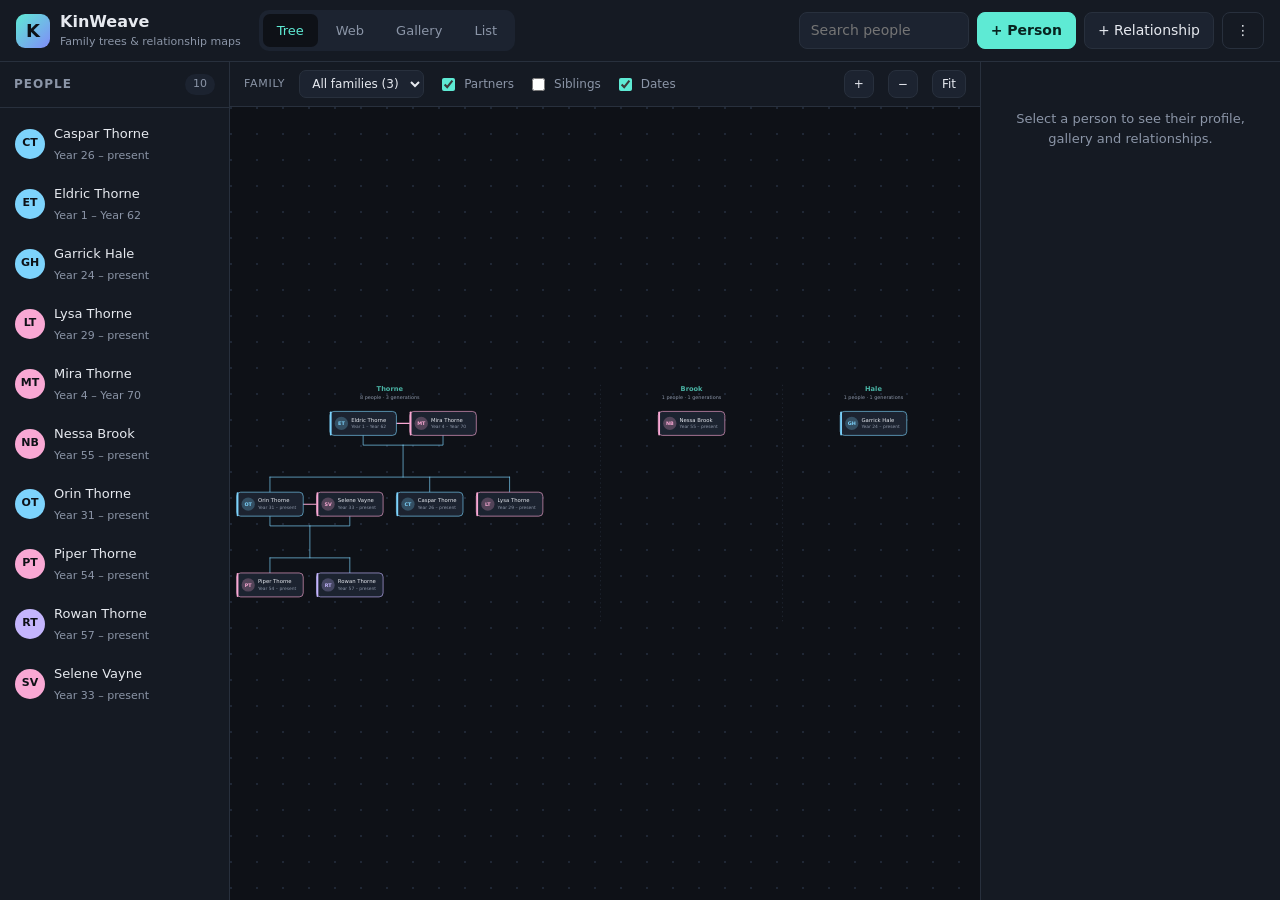
==== commit 5e8e9194: "Add files via upload" ====
--- a/index.html
+++ b/index.html
@@ -15,8 +15,7 @@
 
 <script>
 /* ======================================================================
-   SELF-HEAL: kill any service worker / cache left over from a previous
-   broken upload. This runs before anything else.
+   SELF-HEAL: drop any service worker / cache left from an earlier upload.
    ====================================================================== */
 (function () {
   try {
@@ -34,7 +33,7 @@
 })();
 
 /* ======================================================================
-   CRASH OVERLAY: catches errors from the very first line onward.
+   DIAGNOSTIC OVERLAY
    ====================================================================== */
 (function () {
   var seen = [];
@@ -78,6 +77,13 @@
       }
     }, 1500);
   });
+
+  window.__kwShow = show;
+  window.__kwClear = function () {
+    seen = [];
+    var box = document.getElementById('crashBox');
+    if (box) box.hidden = true;
+  };
 })();
 </script>
 
@@ -135,12 +141,13 @@
 
 .menu-wrap{position:relative}
 .menu{position:absolute;right:0;top:110%;z-index:60;background:var(--bg3);
-  border:1px solid var(--line);border-radius:9px;padding:5px;min-width:190px;
+  border:1px solid var(--line);border-radius:9px;padding:5px;min-width:230px;
   box-shadow:0 10px 30px rgba(0,0,0,.5)}
 .menu button{display:block;width:100%;text-align:left;background:none;border:0;
   color:var(--txt);padding:10px;border-radius:6px;font-size:13px}
 .menu button:hover{background:var(--bg)}
 .menu button.danger{color:var(--danger)}
+.menu .sep{height:1px;background:var(--line);margin:5px 4px}
 
 .layout{display:grid;grid-template-columns:230px 1fr 300px;
   height:calc(100% - var(--topbar-h) - env(safe-area-inset-top))}
@@ -179,6 +186,11 @@
 .chk input{accent-color:var(--accent)}
 .muted{color:var(--muted)}
 .small{font-size:12px}
+.tb-select{background:var(--bg3);border:1px solid var(--line);color:var(--txt);
+  padding:5px 8px;border-radius:7px;font-size:12px;max-width:190px;outline:none}
+.tb-select:focus{border-color:var(--accent2)}
+.tb-label{font-size:11px;text-transform:uppercase;letter-spacing:.7px;
+  color:var(--muted);white-space:nowrap}
 
 .canvas{flex:1;width:100%;display:block;cursor:grab;touch-action:none;
   background:radial-gradient(circle at 1px 1px,#1f2735 1px,transparent 0) 0 0/26px 26px}
@@ -298,10 +310,13 @@
 .node.dim{opacity:.22}
 .node text{pointer-events:none;font-size:12px;fill:var(--txt)}
 .node text.meta{font-size:10px;fill:var(--muted)}
-.edge{fill:none;stroke-linecap:round}
+.edge{fill:none;stroke-linecap:round;stroke-linejoin:round}
 .edge.dim{opacity:.07}
-
-#crashBox{position:fixed;left:0;right:0;bottom:0;z-index:9999;max-height:60vh;
+.comp-label{font-size:15px;font-weight:600;fill:#5eead4;opacity:.75;pointer-events:none}
+.comp-sub{font-size:11px;fill:#8b95a7;pointer-events:none}
+.comp-rule{stroke:#28303d;stroke-width:1.5;stroke-dasharray:3 7}
+
+#crashBox{position:fixed;left:0;right:0;bottom:0;z-index:9999;max-height:62vh;
   overflow:auto;background:#2a1618;border-top:2px solid #f87171;color:#ffd9d9;
   font:12px/1.5 ui-monospace,Menlo,Consolas,monospace;padding:12px 14px;
   padding-bottom:calc(12px + env(safe-area-inset-bottom));user-select:text}
@@ -357,6 +372,7 @@
   .pl-name{font-size:14px}
   .detail{width:min(330px,90vw)}
   .stage-toolbar{padding:7px 10px;gap:10px}
+  .tb-select{max-width:130px}
   .gallery-grid{padding:12px;gap:10px;grid-template-columns:repeat(auto-fill,minmax(140px,1fr))}
   .modal-backdrop{padding:0;place-items:stretch}
   .modal,.modal.narrow{width:100%;max-height:100%;border-radius:0;border:0}
@@ -391,13 +407,15 @@
       <button class="btn ghost" id="btnMenu">&#8942;</button>
       <div class="menu" id="dataMenu" hidden>
         <button id="btnInstall" hidden>&#11015; Install app</button>
-        <button id="btnExport">Export JSON</button>
-        <button id="btnImport">Import JSON</button>
+        <button id="btnExport">Export backup (.json)</button>
+        <button id="btnImport">Import file (.json / .ged / .ftz)</button>
+        <div class="sep"></div>
         <button id="btnSample">Load sample data</button>
         <button id="btnClear" class="danger">Clear all data</button>
       </div>
     </div>
-    <input type="file" id="importFile" accept="application/json" hidden>
+    <input type="file" id="importFile"
+      accept=".json,.ged,.gedcom,.ftz,.zip,.txt,application/json,text/plain,application/zip" hidden>
   </div>
 </header>
 
@@ -416,6 +434,8 @@
   <section class="stage">
     <div class="view" id="view-tree">
       <div class="stage-toolbar">
+        <span class="tb-label">Family</span>
+        <select class="tb-select" id="treeFamily"></select>
         <label class="chk"><input type="checkbox" id="treeShowSpouse" checked> Partners</label>
         <label class="chk"><input type="checkbox" id="treeShowSibling"> Siblings</label>
         <label class="chk"><input type="checkbox" id="treeShowDates" checked> Dates</label>
@@ -537,10 +557,10 @@
 <div class="toast" id="toast" hidden></div>
 
 <div id="crashBox" hidden>
-  <h4>&#9888; Something failed to start</h4>
+  <h4>&#9888; Diagnostics</h4>
   <p class="hint">Copy this text and send it over.</p>
   <div id="crashList"></div>
-  <button onclick="document.getElementById('crashBox').hidden=true">Dismiss</button>
+  <button onclick="window.__kwClear()">Dismiss</button>
   <button onclick="(async()=>{if(navigator.serviceWorker){var r=await navigator.serviceWorker.getRegistrations();for(var x of r)await x.unregister();}if(window.caches){var k=await caches.keys();for(var n of k)await caches.delete(n);}location.reload();})()">Clear cache &amp; reload</button>
 </div>
 
@@ -586,7 +606,8 @@
   other:'#fdba74', unspecified:'#94a3b8'
 };
 
-var NODE_W = 150, NODE_H = 54, GEN_GAP = 118, COL_GAP = 26;
+var NODE_W = 150, NODE_H = 54, GEN_GAP = 128, COL_GAP = 30;
+var COMP_GAP = 260;
 
 var state = { people: [], links: [], seq: 1 };
 var selectedId = null;
@@ -599,6 +620,7 @@
 var dirSort = { key:'name', dir:1 };
 var lightboxSet = [], lightboxIdx = 0, lightboxTitle = '';
 var webNodes = [];
+var compFilter = 'all';
 
 Object.keys(LINK_TYPES).forEach(function (k) { typeEnabled[k] = true; });
 
@@ -612,6 +634,7 @@
 }
 
 function uid(p) { return p + (state.seq++); }
+
 function person(id) {
   for (var i = 0; i < state.people.length; i++)
     if (state.people[i].id === id) return state.people[i];
@@ -647,7 +670,12 @@
   el.textContent = msg;
   el.hidden = false;
   clearTimeout(toastTimer);
-  toastTimer = setTimeout(function () { el.hidden = true; }, 2400);
+  toastTimer = setTimeout(function () { el.hidden = true; }, 3200);
+}
+
+function report(title, detail) {
+  if (window.__kwShow) window.__kwShow(title, detail);
+  else alert(title + '\n\n' + detail);
 }
 
 function save() {
@@ -749,6 +777,7 @@
   renderPeopleList();
   renderDetail();
   renderTypeFilters();
+  renderFamilySelect();
   if (currentView === 'tree') renderTree();
   if (currentView === 'web') renderWeb();
   if (currentView === 'gallery') renderGallery();
@@ -791,17 +820,8 @@
   selectedId = id;
   renderPeopleList();
   renderDetail();
-  if (currentView === 'tree') markSelection('#treeSvg');
+  if (currentView === 'tree') renderTree();
   if (currentView === 'web') renderWeb();
-}
-
-function markSelection(sel) {
-  var svg = $(sel);
-  if (!svg) return;
-  svg.querySelectorAll('.node').forEach(function (n) {
-    if (n.dataset.id === selectedId) n.classList.add('sel');
-    else n.classList.remove('sel');
-  });
 }
 
 function renderDetail() {
@@ -819,6 +839,7 @@
   html += '<div class="d-actions">' +
     '<button class="btn tiny" id="dEdit">Edit</button>' +
     '<button class="btn tiny" id="dLink">Add link</button>' +
+    '<button class="btn tiny" id="dIsolate">Show family</button>' +
     '<button class="btn tiny danger ghost" id="dDel">Delete</button></div>';
 
   var facts = [];
@@ -878,6 +899,21 @@
 
   $('#dEdit').onclick = function () { openPersonModal(p.id); };
   $('#dLink').onclick = function () { openLinkModal(p.id); };
+  $('#dIsolate').onclick = function () {
+    var key = componentKeyOf(p.id);
+    if (key) {
+      compFilter = key;
+      $$('#viewTabs .tab').forEach(function (t) {
+        t.classList.toggle('active', t.dataset.view === 'tree');
+      });
+      currentView = 'tree';
+      $$('.view').forEach(function (v) { v.hidden = true; });
+      $('#view-tree').hidden = false;
+      renderFamilySelect();
+      renderTree();
+      toast('Showing only this family.');
+    }
+  };
   $('#dDel').onclick = function () {
     if (confirm('Delete ' + p.name + ' and all their relationships?')) {
       removePerson(p.id); persistAndRender(); toast('Deleted.');
@@ -894,90 +930,338 @@
   });
 }
 
-function computeDepths() {
+/* ======================================================================
+   TREE LAYOUT
+   ====================================================================== */
+
+function buildAdj() {
+  var par = {}, ch = {};
+  state.people.forEach(function (p) { par[p.id] = []; ch[p.id] = []; });
+  state.links.forEach(function (l) {
+    if (l.type !== 'parent') return;
+    if (ch[l.from] && par[l.to]) { ch[l.from].push(l.to); par[l.to].push(l.from); }
+  });
+  return { par: par, ch: ch };
+}
+
+function computeDepths(adj) {
   var depth = {}, visiting = {};
+
   function d(id) {
     if (depth[id] !== undefined) return depth[id];
     if (visiting[id]) return 0;
     visiting[id] = true;
-    var ps = parentsOf(id);
+    var ps = adj.par[id] || [];
     var v = 0;
-    if (ps.length) {
-      v = Math.max.apply(null, ps.map(d)) + 1;
-    }
+    for (var i = 0; i < ps.length; i++) v = Math.max(v, d(ps[i]) + 1);
     visiting[id] = false;
     depth[id] = v;
     return v;
   }
   state.people.forEach(function (p) { d(p.id); });
 
-  for (var pass = 0; pass < 4; pass++) {
+  var spouses = state.links.filter(function (l) { return l.type === 'spouse'; });
+  var parents = state.links.filter(function (l) { return l.type === 'parent'; });
+
+  for (var round = 0; round < 8; round++) {
     var moved = false;
-    state.links.filter(function (l) { return l.type === 'spouse'; }).forEach(function (l) {
-      var m = Math.max(depth[l.from] || 0, depth[l.to] || 0);
+
+    spouses.forEach(function (l) {
+      if (depth[l.from] === undefined || depth[l.to] === undefined) return;
+      var m = Math.max(depth[l.from], depth[l.to]);
       if (depth[l.from] !== m) { depth[l.from] = m; moved = true; }
       if (depth[l.to] !== m) { depth[l.to] = m; moved = true; }
     });
+
+    parents.forEach(function (l) {
+      if (depth[l.from] === undefined || depth[l.to] === undefined) return;
+      if (depth[l.to] <= depth[l.from]) {
+        depth[l.to] = depth[l.from] + 1;
+        moved = true;
+      }
+    });
+
     if (!moved) break;
   }
   return depth;
 }
 
-function orderRows(depth) {
-  var rows = {};
+function familyKeyOf(parents) {
+  return parents.slice().sort().join('+');
+}
+
+function buildFamilies(adj) {
+  var byKey = {}, order = [];
   state.people.forEach(function (p) {
-    var d = depth[p.id] || 0;
-    if (!rows[d]) rows[d] = [];
-    rows[d].push(p.id);
-  });
-  var levels = Object.keys(rows).map(Number).sort(function (a, b) { return a - b; });
-  var posOf = {};
-
-  function reindex() {
-    levels.forEach(function (d) {
-      rows[d].forEach(function (id, i) { posOf[id] = i; });
-    });
-  }
-  reindex();
-
-  function avg(arr) {
-    if (!arr.length) return null;
-    var s = 0, n = 0;
-    arr.forEach(function (id) {
-      if (posOf[id] !== undefined) { s += posOf[id]; n++; }
-    });
-    return n ? s / n : null;
-  }
-
-  function cmp(getter) {
-    return function (a, b) {
-      var av = avg(getter(a)), bv = avg(getter(b));
-      if (av === null && bv === null) return 0;
-      if (av === null) return 1;
-      if (bv === null) return -1;
-      return av - bv;
-    };
-  }
-
-  for (var it = 0; it < 8; it++) {
-    for (var i = 1; i < levels.length; i++) { rows[levels[i]].sort(cmp(parentsOf)); }
+    var ps = (adj.par[p.id] || []).slice();
+    if (!ps.length) return;
+    var k = familyKeyOf(ps);
+    if (!byKey[k]) {
+      byKey[k] = { key: k, parents: ps.slice().sort(), children: [] };
+      order.push(byKey[k]);
+    }
+    byKey[k].children.push(p.id);
+  });
+  return order;
+}
+
+function buildComponents() {
+  var par = {};
+  state.people.forEach(function (p) { par[p.id] = p.id; });
+
+  function find(a) {
+    while (par[a] !== a) { par[a] = par[par[a]]; a = par[a]; }
+    return a;
+  }
+  function uni(a, b) {
+    if (par[a] === undefined || par[b] === undefined) return;
+    a = find(a); b = find(b);
+    if (a !== b) par[a] = b;
+  }
+
+  state.links.forEach(function (l) {
+    if (l.type === 'parent' || l.type === 'spouse' || l.type === 'sibling') {
+      uni(l.from, l.to);
+    }
+  });
+
+  var groups = {};
+  state.people.forEach(function (p) {
+    var r = find(p.id);
+    if (!groups[r]) groups[r] = [];
+    groups[r].push(p.id);
+  });
+
+  return Object.keys(groups).map(function (k) {
+    var ids = groups[k];
+    return { key: ids.slice().sort()[0], ids: ids, label: componentLabel(ids) };
+  }).sort(function (a, b) {
+    return b.ids.length - a.ids.length || a.label.localeCompare(b.label);
+  });
+}
+
+function componentLabel(ids) {
+  var counts = {};
+  ids.forEach(function (id) {
+    var p = person(id);
+    if (!p) return;
+    var parts = String(p.name || '').trim().split(/\s+/);
+    var sur = parts.length > 1 ? parts[parts.length - 1] : parts[0];
+    if (!sur) return;
+    counts[sur] = (counts[sur] || 0) + 1;
+  });
+  var best = '', bn = 0;
+  Object.keys(counts).forEach(function (k) {
+    if (counts[k] > bn) { bn = counts[k]; best = k; }
+  });
+  return best || 'Unnamed group';
+}
+
+var compCache = null;
+function components() {
+  if (!compCache) compCache = buildComponents();
+  return compCache;
+}
+function invalidateComponents() { compCache = null; }
+
+function componentKeyOf(id) {
+  var cs = components();
+  for (var i = 0; i < cs.length; i++) {
+    if (cs[i].ids.indexOf(id) !== -1) return cs[i].key;
+  }
+  return null;
+}
+
+function renderFamilySelect() {
+  invalidateComponents();
+  var sel = $('#treeFamily');
+  if (!sel) return;
+  var cs = components();
+
+  var opts = ['<option value="all">All families (' + cs.length + ')</option>'];
+  cs.forEach(function (c) {
+    opts.push('<option value="' + esc(c.key) + '">' +
+      esc(c.label) + ' \u2014 ' + c.ids.length + '</option>');
+  });
+  sel.innerHTML = opts.join('');
+
+  var exists = compFilter === 'all' || cs.some(function (c) { return c.key === compFilter; });
+  if (!exists) compFilter = 'all';
+  sel.value = compFilter;
+}
+
+/* ---- the layout engine ---------------------------------------------- */
+
+function layoutTree() {
+  var adj = buildAdj();
+  var depth = computeDepths(adj);
+  var families = buildFamilies(adj);
+  var comps = components();
+
+  var SLOT = NODE_W + COL_GAP;
+  var pos = {};
+  var blocks = [];
+  var cursor = 0;
+
+  var spouseLinks = state.links.filter(function (l) { return l.type === 'spouse'; });
+
+  comps.forEach(function (comp) {
+    if (compFilter !== 'all' && comp.key !== compFilter) return;
+
+    var ids = comp.ids;
+    var inSet = {};
+    ids.forEach(function (i) { inSet[i] = 1; });
+
+    var minG = Infinity;
+    ids.forEach(function (i) { minG = Math.min(minG, depth[i] || 0); });
+
+    var rows = {};
+    ids.forEach(function (i) {
+      var g = (depth[i] || 0) - minG;
+      if (!rows[g]) rows[g] = [];
+      rows[g].push(i);
+    });
+    var levels = Object.keys(rows).map(Number).sort(function (a, b) { return a - b; });
+
+    /* --- ordering: barycentre sweeps + couple adjacency --- */
+    var posOf = {};
+    function reindex() {
+      levels.forEach(function (g) {
+        rows[g].forEach(function (id, i) { posOf[id] = i; });
+      });
+    }
     reindex();
-    for (var j = levels.length - 2; j >= 0; j--) { rows[levels[j]].sort(cmp(childrenOf)); }
-    reindex();
-  }
-
-  levels.forEach(function (d) {
-    var row = rows[d];
-    state.links.filter(function (l) { return l.type === 'spouse'; }).forEach(function (l) {
-      var i = row.indexOf(l.from), j = row.indexOf(l.to);
-      if (i < 0 || j < 0 || Math.abs(i - j) === 1) return;
-      row.splice(j, 1);
-      var target = row.indexOf(l.from) + 1;
-      row.splice(target, 0, l.to);
-    });
-  });
-  reindex();
-  return { rows: rows, levels: levels };
+
+    function baryOf(arr) {
+      var s = 0, n = 0;
+      for (var i = 0; i < arr.length; i++) {
+        if (posOf[arr[i]] !== undefined) { s += posOf[arr[i]]; n++; }
+      }
+      return n ? s / n : null;
+    }
+    function cmpBy(get) {
+      return function (a, b) {
+        var av = baryOf(get(a)), bv = baryOf(get(b));
+        if (av === null && bv === null) return 0;
+        if (av === null) return 1;
+        if (bv === null) return -1;
+        return av - bv;
+      };
+    }
+    var getPar = function (id) { return adj.par[id] || []; };
+    var getCh  = function (id) { return adj.ch[id] || []; };
+
+    var localSpouses = spouseLinks.filter(function (l) {
+      return inSet[l.from] && inSet[l.to];
+    });
+
+    for (var it = 0; it < 10; it++) {
+      for (var a = 1; a < levels.length; a++) rows[levels[a]].sort(cmpBy(getPar));
+      reindex();
+      for (var b = levels.length - 2; b >= 0; b--) rows[levels[b]].sort(cmpBy(getCh));
+      reindex();
+
+      levels.forEach(function (g) {
+        var row = rows[g];
+        localSpouses.forEach(function (l) {
+          var i = row.indexOf(l.from), j = row.indexOf(l.to);
+          if (i < 0 || j < 0 || Math.abs(i - j) === 1) return;
+          row.splice(j, 1);
+          row.splice(row.indexOf(l.from) + 1, 0, l.to);
+        });
+      });
+      reindex();
+    }
+
+    /* --- x positions: relaxation toward parents / children --- */
+    var x = {};
+    levels.forEach(function (g) {
+      rows[g].forEach(function (id, i) { x[id] = i * SLOT; });
+    });
+
+    function packRow(g, desired) {
+      var row = rows[g];
+      if (!row.length) return;
+      var want = row.map(function (id) {
+        return desired[id] === undefined ? x[id] : desired[id];
+      });
+      var out = [];
+      var prev = -Infinity;
+      for (var i = 0; i < row.length; i++) {
+        var v = Math.max(want[i], prev + SLOT);
+        out.push(v);
+        prev = v;
+      }
+      var sw = 0, so = 0;
+      for (var j = 0; j < row.length; j++) { sw += want[j]; so += out[j]; }
+      var shift = (sw - so) / row.length;
+      for (var k = 0; k < row.length; k++) x[row[k]] = out[k] + shift;
+    }
+
+    for (var pass = 0; pass < 40; pass++) {
+      for (var di = 1; di < levels.length; di++) {
+        var gd = levels[di], des = {};
+        rows[gd].forEach(function (id) {
+          var ps = (adj.par[id] || []).filter(function (q) { return inSet[q]; });
+          if (!ps.length) return;
+          var s = 0;
+          ps.forEach(function (q) { s += x[q]; });
+          des[id] = s / ps.length;
+        });
+        packRow(gd, des);
+      }
+      for (var ui = levels.length - 2; ui >= 0; ui--) {
+        var gu = levels[ui], des2 = {};
+        rows[gu].forEach(function (id) {
+          var cs = (adj.ch[id] || []).filter(function (q) { return inSet[q]; });
+          if (!cs.length) return;
+          var s = 0;
+          cs.forEach(function (q) { s += x[q]; });
+          des2[id] = s / cs.length;
+        });
+        packRow(gu, des2);
+      }
+    }
+
+    var minX = Infinity, maxX = -Infinity;
+    ids.forEach(function (id) {
+      minX = Math.min(minX, x[id]);
+      maxX = Math.max(maxX, x[id]);
+    });
+    if (!isFinite(minX)) { minX = 0; maxX = 0; }
+
+    var off = cursor - minX;
+    ids.forEach(function (id) {
+      pos[id] = {
+        x: x[id] + off,
+        y: ((depth[id] || 0) - minG) * (NODE_H + GEN_GAP) + NODE_H / 2
+      };
+    });
+
+    blocks.push({
+      key: comp.key,
+      label: comp.label,
+      size: ids.length,
+      x0: cursor - NODE_W / 2,
+      x1: maxX + off + NODE_W / 2,
+      gens: levels.length
+    });
+
+    cursor = maxX + off + NODE_W + COMP_GAP;
+  });
+
+  var maxY = 0;
+  Object.keys(pos).forEach(function (id) {
+    maxY = Math.max(maxY, pos[id].y);
+  });
+
+  return {
+    pos: pos,
+    families: families,
+    blocks: blocks,
+    width: Math.max(cursor - COMP_GAP, SLOT),
+    height: maxY + NODE_H
+  };
 }
 
 function renderTree() {
@@ -986,76 +1270,156 @@
   $('#treeEmpty').hidden = !(state.people.length === 0 || !hasParent);
   if (!state.people.length) { svg.innerHTML = ''; return; }
 
-  var depth = computeDepths();
-  var ord = orderRows(depth);
-  var rows = ord.rows, levels = ord.levels;
-
-  var pos = {};
-  var widest = Math.max.apply(null, levels.map(function (d) { return rows[d].length; }));
-  var rowW = widest * (NODE_W + COL_GAP);
-
-  levels.forEach(function (d, ri) {
-    var row = rows[d];
-    var w = row.length * (NODE_W + COL_GAP);
-    var offset = (rowW - w) / 2;
-    row.forEach(function (id, i) {
-      pos[id] = {
-        x: offset + i * (NODE_W + COL_GAP) + NODE_W / 2,
-        y: ri * (NODE_H + GEN_GAP) + NODE_H / 2
-      };
-    });
-  });
-
-  var showSpouse = $('#treeShowSpouse').checked;
+  var L = layoutTree();
+  var pos = L.pos;
+
+  var showSpouse  = $('#treeShowSpouse').checked;
   var showSibling = $('#treeShowSibling').checked;
-  var showDates = $('#treeShowDates').checked;
-
+  var showDates   = $('#treeShowDates').checked;
+
+  var pc = LINK_TYPES.parent.color;
   var edges = '';
 
-  state.links.filter(function (l) { return l.type === 'parent'; }).forEach(function (l) {
-    var a = pos[l.from], b = pos[l.to];
-    if (!a || !b) return;
-    var y1 = a.y + NODE_H / 2, y2 = b.y - NODE_H / 2;
-    var mid = y1 + (y2 - y1) * 0.55;
-    edges += '<path class="edge" d="M' + a.x + ' ' + y1 + ' V' + mid +
-      ' H' + b.x + ' V' + y2 + '" stroke="' + LINK_TYPES.parent.color +
-      '" stroke-width="1.6"/>';
-  });
-
+  /* ---- family bus routing -------------------------------------- */
+  var laneUse = {};
+
+  L.families.forEach(function (fam) {
+    var ps = fam.parents.filter(function (p) { return pos[p]; });
+    var kids = fam.children.filter(function (c) { return pos[c]; });
+    if (!ps.length || !kids.length) return;
+
+    var touches = selectedId &&
+      (ps.indexOf(selectedId) !== -1 || kids.indexOf(selectedId) !== -1);
+    var w = touches ? 2.6 : 1.5;
+
+    var parentBottom = -Infinity;
+    ps.forEach(function (p) {
+      parentBottom = Math.max(parentBottom, pos[p].y + NODE_H / 2);
+    });
+
+    var childTop = Infinity;
+    kids.forEach(function (c) {
+      childTop = Math.min(childTop, pos[c].y - NODE_H / 2);
+    });
+
+    if (!(childTop > parentBottom)) {
+      /* fallback: data says child is not below parent \u2014 draw a direct line */
+      ps.forEach(function (p) {
+        kids.forEach(function (c) {
+          edges += '<path class="edge" d="M' + pos[p].x + ' ' + pos[p].y +
+            ' L' + pos[c].x + ' ' + pos[c].y + '" stroke="' + pc +
+            '" stroke-width="1.2" stroke-dasharray="4 4"/>';
+        });
+      });
+      return;
+    }
+
+    var span = childTop - parentBottom;
+    var laneKey = Math.round(childTop);
+    var lane = laneUse[laneKey] = (laneUse[laneKey] === undefined ? 0 : laneUse[laneKey] + 1);
+    var jitter = (lane % 5) * 9;
+
+    var stubY = parentBottom + Math.min(22, span * 0.22) + jitter;
+    var barY  = childTop - Math.min(34, span * 0.30) - jitter;
+    if (barY <= stubY + 6) barY = stubY + 6;
+
+    var jx = 0;
+    ps.forEach(function (p) { jx += pos[p].x; });
+    jx = jx / ps.length;
+
+    /* drop each parent to the shared junction height */
+    ps.forEach(function (p) {
+      edges += '<path class="edge" d="M' + pos[p].x + ' ' + (pos[p].y + NODE_H / 2) +
+        ' V' + stubY + ' H' + jx + '" stroke="' + pc +
+        '" stroke-width="' + w + '"/>';
+    });
+
+    /* trunk from junction down to the sibling bar */
+    edges += '<path class="edge" d="M' + jx + ' ' + stubY + ' V' + barY +
+      '" stroke="' + pc + '" stroke-width="' + w + '"/>';
+
+    /* sibling bar spanning only this family's children */
+    var kxs = kids.map(function (c) { return pos[c].x; });
+    var kmin = Math.min.apply(null, kxs.concat([jx]));
+    var kmax = Math.max.apply(null, kxs.concat([jx]));
+    if (kmax - kmin > 0.5) {
+      edges += '<path class="edge" d="M' + kmin + ' ' + barY + ' H' + kmax +
+        '" stroke="' + pc + '" stroke-width="' + w + '"/>';
+    }
+
+    /* drop to each child */
+    kids.forEach(function (c) {
+      edges += '<path class="edge" d="M' + pos[c].x + ' ' + barY +
+        ' V' + (pos[c].y - NODE_H / 2) + '" stroke="' + pc +
+        '" stroke-width="' + w + '"/>';
+    });
+  });
+
+  /* ---- partner bonds ------------------------------------------- */
   if (showSpouse) {
     state.links.filter(function (l) { return l.type === 'spouse'; }).forEach(function (l) {
       var a = pos[l.from], b = pos[l.to];
       if (!a || !b) return;
+      var touches = selectedId && (l.from === selectedId || l.to === selectedId);
+      var w = touches ? 3.2 : 2.4;
       if (Math.abs(a.y - b.y) < 1) {
-        var left = a.x < b.x ? a : b, right = a.x < b.x ? b : a;
+        var left  = a.x < b.x ? a : b;
+        var right = a.x < b.x ? b : a;
         edges += '<path class="edge" d="M' + (left.x + NODE_W / 2) + ' ' + left.y +
           ' H' + (right.x - NODE_W / 2) + '" stroke="' + LINK_TYPES.spouse.color +
-          '" stroke-width="2.4"/>';
+          '" stroke-width="' + w + '"/>';
       } else {
-        edges += '<path class="edge" d="M' + a.x + ' ' + a.y + ' L' + b.x + ' ' + b.y +
-          '" stroke="' + LINK_TYPES.spouse.color +
+        edges += '<path class="edge" d="M' + a.x + ' ' + a.y +
+          ' L' + b.x + ' ' + b.y + '" stroke="' + LINK_TYPES.spouse.color +
           '" stroke-width="1.6" stroke-dasharray="5 4"/>';
       }
     });
   }
 
+  /* ---- explicit sibling links ---------------------------------- */
   if (showSibling) {
     state.links.filter(function (l) { return l.type === 'sibling'; }).forEach(function (l) {
       var a = pos[l.from], b = pos[l.to];
       if (!a || !b) return;
-      edges += '<path class="edge" d="M' + a.x + ' ' + (a.y + 6) + ' Q' +
-        ((a.x + b.x) / 2) + ' ' + (a.y + 40) + ' ' + b.x + ' ' + (b.y + 6) +
+      edges += '<path class="edge" d="M' + a.x + ' ' + (a.y + NODE_H / 2) +
+        ' Q' + ((a.x + b.x) / 2) + ' ' + (a.y + NODE_H / 2 + 46) +
+        ' ' + b.x + ' ' + (b.y + NODE_H / 2) +
         '" stroke="' + LINK_TYPES.sibling.color +
         '" stroke-width="1.4" stroke-dasharray="3 3"/>';
     });
   }
 
+  /* ---- component headers --------------------------------------- */
+  var heads = '';
+  if (L.blocks.length > 1) {
+    L.blocks.forEach(function (bl, i) {
+      var cx = (bl.x0 + bl.x1) / 2;
+      heads += '<text class="comp-label" x="' + cx + '" y="-46" text-anchor="middle">' +
+        esc(bl.label) + '</text>' +
+        '<text class="comp-sub" x="' + cx + '" y="-28" text-anchor="middle">' +
+        bl.size + ' people \u00b7 ' + bl.gens + ' generations</text>';
+      if (i > 0) {
+        var rx = bl.x0 - COMP_GAP / 2;
+        heads += '<path class="comp-rule" d="M' + rx + ' -60 V' + (L.height + 30) + '"/>';
+      }
+    });
+  } else if (L.blocks.length === 1) {
+    var b0 = L.blocks[0];
+    heads += '<text class="comp-label" x="' + ((b0.x0 + b0.x1) / 2) +
+      '" y="-40" text-anchor="middle">' + esc(b0.label) + '</text>' +
+      '<text class="comp-sub" x="' + ((b0.x0 + b0.x1) / 2) +
+      '" y="-22" text-anchor="middle">' + b0.size + ' people \u00b7 ' +
+      b0.gens + ' generations</text>';
+  }
+
+  /* ---- nodes ---------------------------------------------------- */
   var nodes = '';
   state.people.forEach(function (p) {
     var pt = pos[p.id];
     if (!pt) return;
     var col = GENDER_COLOR[p.gender] || GENDER_COLOR.unspecified;
-    var cls = 'node' + (matchesSearch(p) ? '' : ' dim') + (p.id === selectedId ? ' sel' : '');
+    var cls = 'node' + (matchesSearch(p) ? '' : ' dim') +
+      (p.id === selectedId ? ' sel' : '');
     var x = pt.x - NODE_W / 2, y = pt.y - NODE_H / 2;
     var url = avatarUrl(p);
     var clip = 'clip' + p.id;
@@ -1091,9 +1455,11 @@
       (p.occupation ? ' \u2014 ' + esc(p.occupation) : '') + '</title></g>';
   });
 
-  svg.setAttribute('viewBox', '-40 -40 ' + (rowW + 80) + ' ' +
-    (levels.length * (NODE_H + GEN_GAP) + 80));
-  svg.innerHTML = edges + nodes;
+  var padX = 90, padTop = 90, padBottom = 60;
+  svg.setAttribute('viewBox',
+    (-padX) + ' ' + (-padTop) + ' ' +
+    (L.width + padX * 2) + ' ' + (L.height + padTop + padBottom));
+  svg.innerHTML = heads + edges + nodes;
 
   svg.querySelectorAll('.node').forEach(function (n) {
     n.addEventListener('click', function (e) {
@@ -1106,6 +1472,10 @@
 
   attachPanZoom(svg);
 }
+
+/* ======================================================================
+   WEB VIEW
+   ====================================================================== */
 
 function activeLinks() {
   return state.links.filter(function (l) { return typeEnabled[l.type]; });
@@ -1222,7 +1592,8 @@
     var col = GENDER_COLOR[p.gender] || GENDER_COLOR.unspecified;
     var deg = linksOf(p.id).filter(function (l) { return typeEnabled[l.type]; }).length;
     var r = 15 + Math.min(10, deg * 1.6);
-    var cls = 'node' + (matchesSearch(p) ? '' : ' dim') + (p.id === selectedId ? ' sel' : '');
+    var cls = 'node' + (matchesSearch(p) ? '' : ' dim') +
+      (p.id === selectedId ? ' sel' : '');
     var url = avatarUrl(p);
     var clip = 'wclip' + p.id;
 
@@ -1380,7 +1751,6 @@
     zoomSvg(svg, e.deltaY > 0 ? 1.12 : 0.89, e.clientX, e.clientY);
   }, { passive: false });
 
-  /* pinch zoom */
   var d0 = 0, pvb = null;
   function dist(t) {
     return Math.sqrt(
@@ -1401,8 +1771,8 @@
     var cx = (e.touches[0].clientX + e.touches[1].clientX) / 2;
     var cy = (e.touches[0].clientY + e.touches[1].clientY) / 2;
     var px = (cx - r.left) / r.width, py = (cy - r.top) / r.height;
-    var nw = Math.max(80, Math.min(12000, pvb[2] * k));
-    var nh = Math.max(80, Math.min(12000, pvb[3] * k));
+    var nw = Math.max(80, Math.min(40000, pvb[2] * k));
+    var nh = Math.max(80, Math.min(40000, pvb[3] * k));
     svg.setAttribute('viewBox',
       (pvb[0] + (pvb[2] - nw) * px) + ' ' +
       (pvb[1] + (pvb[3] - nh) * py) + ' ' + nw + ' ' + nh);
@@ -1414,13 +1784,15 @@
 }
 
 function zoomSvg(svg, k, cx, cy) {
-  var vb = svg.getAttribute('viewBox').split(/\s+/).map(Number);
+  var vb = svg.getAttribute('viewBox');
+  if (!vb) return;
+  var v = vb.split(/\s+/).map(Number);
   var r = svg.getBoundingClientRect();
   var px = cx === undefined ? 0.5 : (cx - r.left) / r.width;
   var py = cy === undefined ? 0.5 : (cy - r.top) / r.height;
-  var nw = vb[2] * k, nh = vb[3] * k;
+  var nw = v[2] * k, nh = v[3] * k;
   svg.setAttribute('viewBox',
-    (vb[0] + (vb[2] - nw) * px) + ' ' + (vb[1] + (vb[3] - nh) * py) +
+    (v[0] + (v[2] - nw) * px) + ' ' + (v[1] + (v[3] - nh) * py) +
     ' ' + nw + ' ' + nh);
 }
 
@@ -1510,6 +1882,368 @@
   $('#lbCaption').textContent = lightboxTitle + '  \u2014  ' +
     (lightboxIdx + 1) + ' / ' + lightboxSet.length;
 }
+
+/* ======================================================================
+   IMPORT
+   ====================================================================== */
+
+function decodeText(u8) {
+  var enc = 'utf-8';
+  if (u8.length > 1 && u8[0] === 0xFF && u8[1] === 0xFE) enc = 'utf-16le';
+  else if (u8.length > 1 && u8[0] === 0xFE && u8[1] === 0xFF) enc = 'utf-16be';
+  try {
+    return new TextDecoder(enc).decode(u8);
+  } catch (e) {
+    var s = '';
+    for (var i = 0; i < u8.length; i++) s += String.fromCharCode(u8[i]);
+    return s;
+  }
+}
+
+function gedTree(text) {
+  var lines = text.replace(/\r\n?/g, '\n').split('\n');
+  var root = { tag: 'ROOT', value: '', children: [] };
+  var stack = [root];
+
+  for (var i = 0; i < lines.length; i++) {
+    var raw = lines[i];
+    if (!raw || !raw.trim()) continue;
+    var m = raw.match(/^\s*(\d+)\s+(?:@([^@]*)@\s+)?([A-Za-z0-9_]+)(?:\s?(.*))?$/);
+    if (!m) continue;
+
+    var lvl = parseInt(m[1], 10);
+    var tag = m[3].toUpperCase();
+    var val = (m[4] === undefined ? '' : m[4]).replace(/\s+$/, '');
+
+    if (stack.length > lvl + 1) stack.length = lvl + 1;
+    var parent = stack[lvl];
+    if (!parent) continue;
+
+    if (tag === 'CONT') { parent.value += '\n' + val; continue; }
+    if (tag === 'CONC') { parent.value += val; continue; }
+
+    var node = { id: m[2] || null, tag: tag, value: val, children: [] };
+    parent.children.push(node);
+    stack[lvl + 1] = node;
+  }
+  return root;
+}
+
+function gedChild(n, tag) {
+  for (var i = 0; i < n.children.length; i++)
+    if (n.children[i].tag === tag) return n.children[i];
+  return null;
+}
+function gedVal(n, tag) { var c = gedChild(n, tag); return c ? c.value : ''; }
+function gedDate(n, tag) {
+  var c = gedChild(n, tag);
+  if (!c) return '';
+  var d = gedChild(c, 'DATE');
+  return d ? d.value : '';
+}
+
+function parseGedcom(text) {
+  var root = gedTree(text);
+  var people = [], links = [], n = 0;
+  function tid(pre) { return pre + (++n); }
+  var idMap = {};
+
+  root.children.forEach(function (rec) {
+    if (rec.tag !== 'INDI') return;
+
+    var nameNode = gedChild(rec, 'NAME');
+    var name = nameNode ? nameNode.value : '';
+    if (nameNode) {
+      var giv = gedVal(nameNode, 'GIVN');
+      var sur = gedVal(nameNode, 'SURN');
+      if (!name && (giv || sur)) name = (giv + ' ' + sur).trim();
+    }
+    name = String(name).replace(/\//g, ' ').replace(/\s+/g, ' ').trim();
+    if (!name) name = 'Unnamed';
+
+    var sex = gedVal(rec, 'SEX').toUpperCase().charAt(0);
+    var gender = sex === 'F' ? 'female' : (sex === 'M' ? 'male' : 'unspecified');
+
+    var notes = [];
+    rec.children.forEach(function (c) {
+      if (c.tag === 'NOTE' && c.value) notes.push(c.value);
+    });
+
+    var p = {
+      id: tid('t'),
+      name: name,
+      nickname: gedVal(rec, 'NICK') || (nameNode ? gedVal(nameNode, 'NICK') : ''),
+      gender: gender,
+      occupation: gedVal(rec, 'OCCU') || gedVal(rec, 'TITL'),
+      birth: gedDate(rec, 'BIRT') || gedDate(rec, 'CHR'),
+      death: gedDate(rec, 'DEAT') || gedDate(rec, 'BURI'),
+      bio: notes.join('\n\n'),
+      photos: [],
+      avatar: 0
+    };
+
+    if (rec.id) idMap[rec.id] = p.id;
+    people.push(p);
+  });
+
+  root.children.forEach(function (rec) {
+    if (rec.tag !== 'FAM') return;
+
+    var husbands = [], wives = [], kids = [];
+    rec.children.forEach(function (c) {
+      var ref = String(c.value || '').replace(/@/g, '').trim();
+      var mapped = idMap[ref];
+      if (!mapped) return;
+      if (c.tag === 'HUSB') husbands.push(mapped);
+      else if (c.tag === 'WIFE') wives.push(mapped);
+      else if (c.tag === 'CHIL') kids.push(mapped);
+    });
+
+    var marr = gedDate(rec, 'MARR');
+    var parents = husbands.concat(wives);
+
+    husbands.forEach(function (h) {
+      wives.forEach(function (w) {
+        links.push({ id: tid('tl'), type: 'spouse', from: h, to: w,
+                     note: marr ? 'm. ' + marr : '' });
+      });
+    });
+
+    parents.forEach(function (par) {
+      kids.forEach(function (kid) {
+        links.push({ id: tid('tl'), type: 'parent', from: par, to: kid, note: '' });
+      });
+    });
+  });
+
+  if (!people.length) return null;
+  return { people: people, links: links, kind: 'GEDCOM' };
+}
+
+function datasetFromText(text) {
+  var t = String(text || '').replace(/^\uFEFF/, '').trim();
+  if (!t) return null;
+
+  if (t.charAt(0) === '{') {
+    try {
+      var d = JSON.parse(t);
+      if (d && d.people instanceof Array) {
+        return {
+          people: d.people.slice(),
+          links: (d.links instanceof Array) ? d.links.slice() : [],
+          kind: 'KinWeave JSON'
+        };
+      }
+    } catch (e) {}
+    return null;
+  }
+
+  if (/(^|\n)\s*0\s+HEAD/.test(t) || /\n\s*0\s+@[^@]+@\s+INDI/.test(t)) {
+    return parseGedcom(t);
+  }
+  return null;
+}
+
+function zipOpen(buf) {
+  var dv = new DataView(buf), u8 = new Uint8Array(buf);
+  var eocd = -1;
+  var floor = Math.max(0, u8.length - 66000);
+  for (var i = u8.length - 22; i >= floor; i--) {
+    if (dv.getUint32(i, true) === 0x06054b50) { eocd = i; break; }
+  }
+  if (eocd < 0) throw new Error('No ZIP directory found in this file.');
+
+  var count = dv.getUint16(eocd + 10, true);
+  var cdOff = dv.getUint32(eocd + 16, true);
+  var entries = [], p = cdOff;
+
+  for (var k = 0; k < count; k++) {
+    if (p + 46 > u8.length) break;
+    if (dv.getUint32(p, true) !== 0x02014b50) break;
+    var method = dv.getUint16(p + 10, true);
+    var csize  = dv.getUint32(p + 20, true);
+    var usize  = dv.getUint32(p + 24, true);
+    var nlen   = dv.getUint16(p + 28, true);
+    var elen   = dv.getUint16(p + 30, true);
+    var clen   = dv.getUint16(p + 32, true);
+    var lho    = dv.getUint32(p + 42, true);
+    var name   = decodeText(u8.subarray(p + 46, p + 46 + nlen));
+    entries.push({ name: name, method: method, csize: csize, usize: usize, lho: lho });
+    p += 46 + nlen + elen + clen;
+  }
+  return { dv: dv, u8: u8, entries: entries };
+}
+
+function zipRead(z, e) {
+  if (z.dv.getUint32(e.lho, true) !== 0x04034b50) {
+    return Promise.reject(new Error('Bad entry header for ' + e.name));
+  }
+  var nlen = z.dv.getUint16(e.lho + 26, true);
+  var elen = z.dv.getUint16(e.lho + 28, true);
+  var start = e.lho + 30 + nlen + elen;
+  var data = z.u8.subarray(start, start + e.csize);
+
+  if (e.method === 0) return Promise.resolve(data);
+
+  if (e.method === 8) {
+    if (typeof DecompressionStream === 'undefined') {
+      return Promise.reject(new Error('NO_INFLATE'));
+    }
+    var stream = new Blob([data]).stream()
+      .pipeThrough(new DecompressionStream('deflate-raw'));
+    return new Response(stream).arrayBuffer().then(function (ab) {
+      return new Uint8Array(ab);
+    });
+  }
+  return Promise.reject(new Error('Unsupported compression method ' + e.method));
+}
+
+function entryRank(name) {
+  var l = name.toLowerCase();
+  if (/\.(ged|gedcom)$/.test(l)) return 0;
+  if (/\.json$/.test(l)) return 1;
+  if (/\.(xml|txt|dat|csv)$/.test(l)) return 2;
+  if (/\.(jpe?g|png|gif|webp|heic|bmp|tiff?|mp4|mov|m4a|mp3|pdf|ttf|otf)$/.test(l)) return 9;
+  return 3;
+}
+
+function importFromZip(buf) {
+  var z;
+  try { z = zipOpen(buf); }
+  catch (e) { return Promise.reject(e); }
+
+  var files = z.entries.filter(function (e) {
+    return e.name.slice(-1) !== '/' && e.csize > 0;
+  });
+  if (!files.length) return Promise.reject(new Error('The archive is empty.'));
+
+  var candidates = files.filter(function (e) { return entryRank(e.name) < 9; })
+    .sort(function (a, b) {
+      return entryRank(a.name) - entryRank(b.name) || b.usize - a.usize;
+    });
+
+  var biggestText = null;
+  var inflateBlocked = false;
+
+  function step(i) {
+    if (i >= candidates.length) {
+      var listing = files.map(function (e) {
+        return '  ' + e.name + '   (' + e.usize + ' bytes, method ' + e.method + ')';
+      }).join('\n');
+
+      var extra = '';
+      if (inflateBlocked) {
+        extra = '\n\nThis browser cannot decompress ZIP entries.\n' +
+                'Unzip the file on a computer and import the .ged from inside it.';
+      } else if (biggestText) {
+        extra = '\n\nStart of the largest text file inside:\n' +
+                biggestText.slice(0, 400);
+      }
+
+      return Promise.reject(new Error(
+        'Opened the archive but found nothing I can read.\n\n' +
+        'Files inside (' + files.length + '):\n' + listing + extra));
+    }
+
+    var e = candidates[i];
+    return zipRead(z, e).then(function (bytes) {
+      var text = decodeText(bytes);
+      if (!biggestText || text.length > biggestText.length) biggestText = text;
+      var ds = datasetFromText(text);
+      if (ds) { ds.kind += ' (from ' + e.name + ')'; return ds; }
+      return step(i + 1);
+    }).catch(function (err) {
+      if (err && err.message === 'NO_INFLATE') inflateBlocked = true;
+      return step(i + 1);
+    });
+  }
+
+  return step(0);
+}
+
+function applyImport(ds) {
+  var replace = true;
+  if (state.people.length) {
+    replace = confirm(
+      'Found ' + ds.people.length + ' people in ' + ds.kind + '.\n\n' +
+      'OK  =  replace everything you have now\n' +
+      'Cancel  =  merge them in alongside your existing data');
+  }
+
+  if (replace) {
+    state = { people: [], links: [], seq: 1 };
+    selectedId = null;
+  }
+
+  var map = {};
+  ds.people.forEach(function (p) {
+    var nid = uid('p');
+    map[p.id] = nid;
+    state.people.push({
+      id: nid,
+      name: String(p.name || 'Unnamed'),
+      nickname: p.nickname || '',
+      gender: p.gender || 'unspecified',
+      occupation: p.occupation || '',
+      birth: p.birth || '',
+      death: p.death || '',
+      bio: p.bio || '',
+      photos: (p.photos instanceof Array) ? p.photos : [],
+      avatar: p.avatar || 0
+    });
+  });
+
+  var dropped = 0;
+  ds.links.forEach(function (l) {
+    if (!map[l.from] || !map[l.to] || !LINK_TYPES[l.type]) { dropped++; return; }
+    state.links.push({
+      id: uid('l'),
+      type: l.type,
+      from: map[l.from],
+      to: map[l.to],
+      note: l.note || ''
+    });
+  });
+
+  webNodes = [];
+  compFilter = 'all';
+  invalidateComponents();
+  persistAndRender();
+  toast('Imported ' + ds.people.length + ' people and ' +
+        (ds.links.length - dropped) + ' relationships.');
+}
+
+function handleImportFile(file) {
+  if (!file) return;
+  toast('Reading ' + file.name + '\u2026');
+
+  file.arrayBuffer().then(function (buf) {
+    var u8 = new Uint8Array(buf);
+    var isZip = u8.length > 3 && u8[0] === 0x50 && u8[1] === 0x4B &&
+                (u8[2] === 0x03 || u8[2] === 0x05 || u8[2] === 0x07);
+
+    if (isZip) return importFromZip(buf);
+
+    var ds = datasetFromText(decodeText(u8));
+    if (ds) return ds;
+
+    var head = decodeText(u8.subarray(0, 400));
+    throw new Error(
+      'Could not recognise "' + file.name + '".\n\n' +
+      'It is not a ZIP container, and the contents do not look like\n' +
+      'KinWeave JSON or GEDCOM.\n\nFirst bytes as text:\n' + head);
+  }).then(function (ds) {
+    if (ds) applyImport(ds);
+  }).catch(function (err) {
+    report('Import failed \u2014 ' + file.name,
+           String((err && err.message) || err));
+    toast('Import failed. See the details panel.');
+  });
+}
+
+/* ======================================================================
+   Sample data
+   ====================================================================== */
 
 function loadSample() {
   state = { people: [], links: [], seq: 1 };
@@ -1567,9 +2301,13 @@
   L('ally', caspar, orin, 'Guard the family caravan together');
   L('colleague', piper, nessa);
   L('sibling', lysa, caspar);
-}
-
-/* -------------------------------------------------- event wiring */
+
+  invalidateComponents();
+}
+
+/* ======================================================================
+   Event wiring
+   ====================================================================== */
 
 function wire() {
   $$('#viewTabs .tab').forEach(function (tab) {
@@ -1587,6 +2325,11 @@
   $('#btnAddLink').onclick = function () { openLinkModal(selectedId); };
   $('#btnReheat').onclick = function () { webNodes = []; renderWeb(); };
   $('#lType').onchange = syncLinkLabels;
+
+  $('#treeFamily').onchange = function () {
+    compFilter = $('#treeFamily').value;
+    renderTree();
+  };
 
   $('#searchBox').addEventListener('input', function (e) {
     searchTerm = e.target.value.trim().toLowerCase();
@@ -1669,6 +2412,7 @@
       selectedId = data.id;
     }
     $('#personModal').hidden = true;
+    invalidateComponents();
     persistAndRender();
     toast('Saved.');
   };
@@ -1678,6 +2422,7 @@
     if (!confirm('Delete this person and all their relationships?')) return;
     removePerson(editingId);
     $('#personModal').hidden = true;
+    invalidateComponents();
     persistAndRender();
     toast('Deleted.');
   };
@@ -1687,6 +2432,7 @@
     if (from === to) { toast('Pick two different people.'); return; }
     if (addLink($('#lType').value, from, to, $('#lNote').value.trim())) {
       $('#linkModal').hidden = true;
+      invalidateComponents();
       persistAndRender();
       toast('Relationship added.');
     }
@@ -1723,36 +2469,16 @@
   };
 
   $('#importFile').addEventListener('change', function (e) {
-    var f = e.target.files[0];
-    if (!f) return;
-    var r = new FileReader();
-    r.onload = function () {
-      try {
-        var d = JSON.parse(r.result);
-        if (!d || !(d.people instanceof Array)) throw new Error('bad');
-        if (!confirm('Replace all current data with the imported file?')) return;
-        state = {
-          people: d.people,
-          links: (d.links instanceof Array) ? d.links : [],
-          seq: d.seq || 1000
-        };
-        state.people.forEach(function (p) {
-          p.photos = p.photos || [];
-          p.avatar = p.avatar || 0;
-        });
-        selectedId = null; webNodes = [];
-        persistAndRender();
-        toast('Imported ' + state.people.length + ' people.');
-      } catch (err) { toast('That file could not be read.'); }
-    };
-    r.readAsText(f);
+    var f = e.target.files && e.target.files[0];
     e.target.value = '';
+    handleImportFile(f);
   });
 
   $('#btnClear').onclick = function () {
     if (!confirm('Delete everything? This cannot be undone.')) return;
     state = { people: [], links: [], seq: 1 };
-    selectedId = null; webNodes = [];
+    selectedId = null; webNodes = []; compFilter = 'all';
+    invalidateComponents();
     persistAndRender();
     toast('All data cleared.');
   };
@@ -1761,6 +2487,7 @@
     if (state.people.length &&
         !confirm('Replace current data with the sample set?')) return;
     loadSample();
+    compFilter = 'all';
     persistAndRender();
     toast('Sample data loaded.');
   };
@@ -1777,8 +2504,6 @@
     }
   });
 }
-
-/* -------------------------------------------------- drawers */
 
 function wireDrawers() {
   var sidebar = $('#sidebar');
@@ -1828,8 +2553,6 @@
   });
 }
 
-/* -------------------------------------------------- install prompt */
-
 var deferredPrompt = null;
 window.addEventListener('beforeinstallprompt', function (e) {
   e.preventDefault();
@@ -1838,7 +2561,7 @@
   if (b) b.hidden = false;
 });
 
-/* -------------------------------------------------- boot */
+/* ---- boot ------------------------------------------------------------ */
 
 wire();
 wireDrawers();
